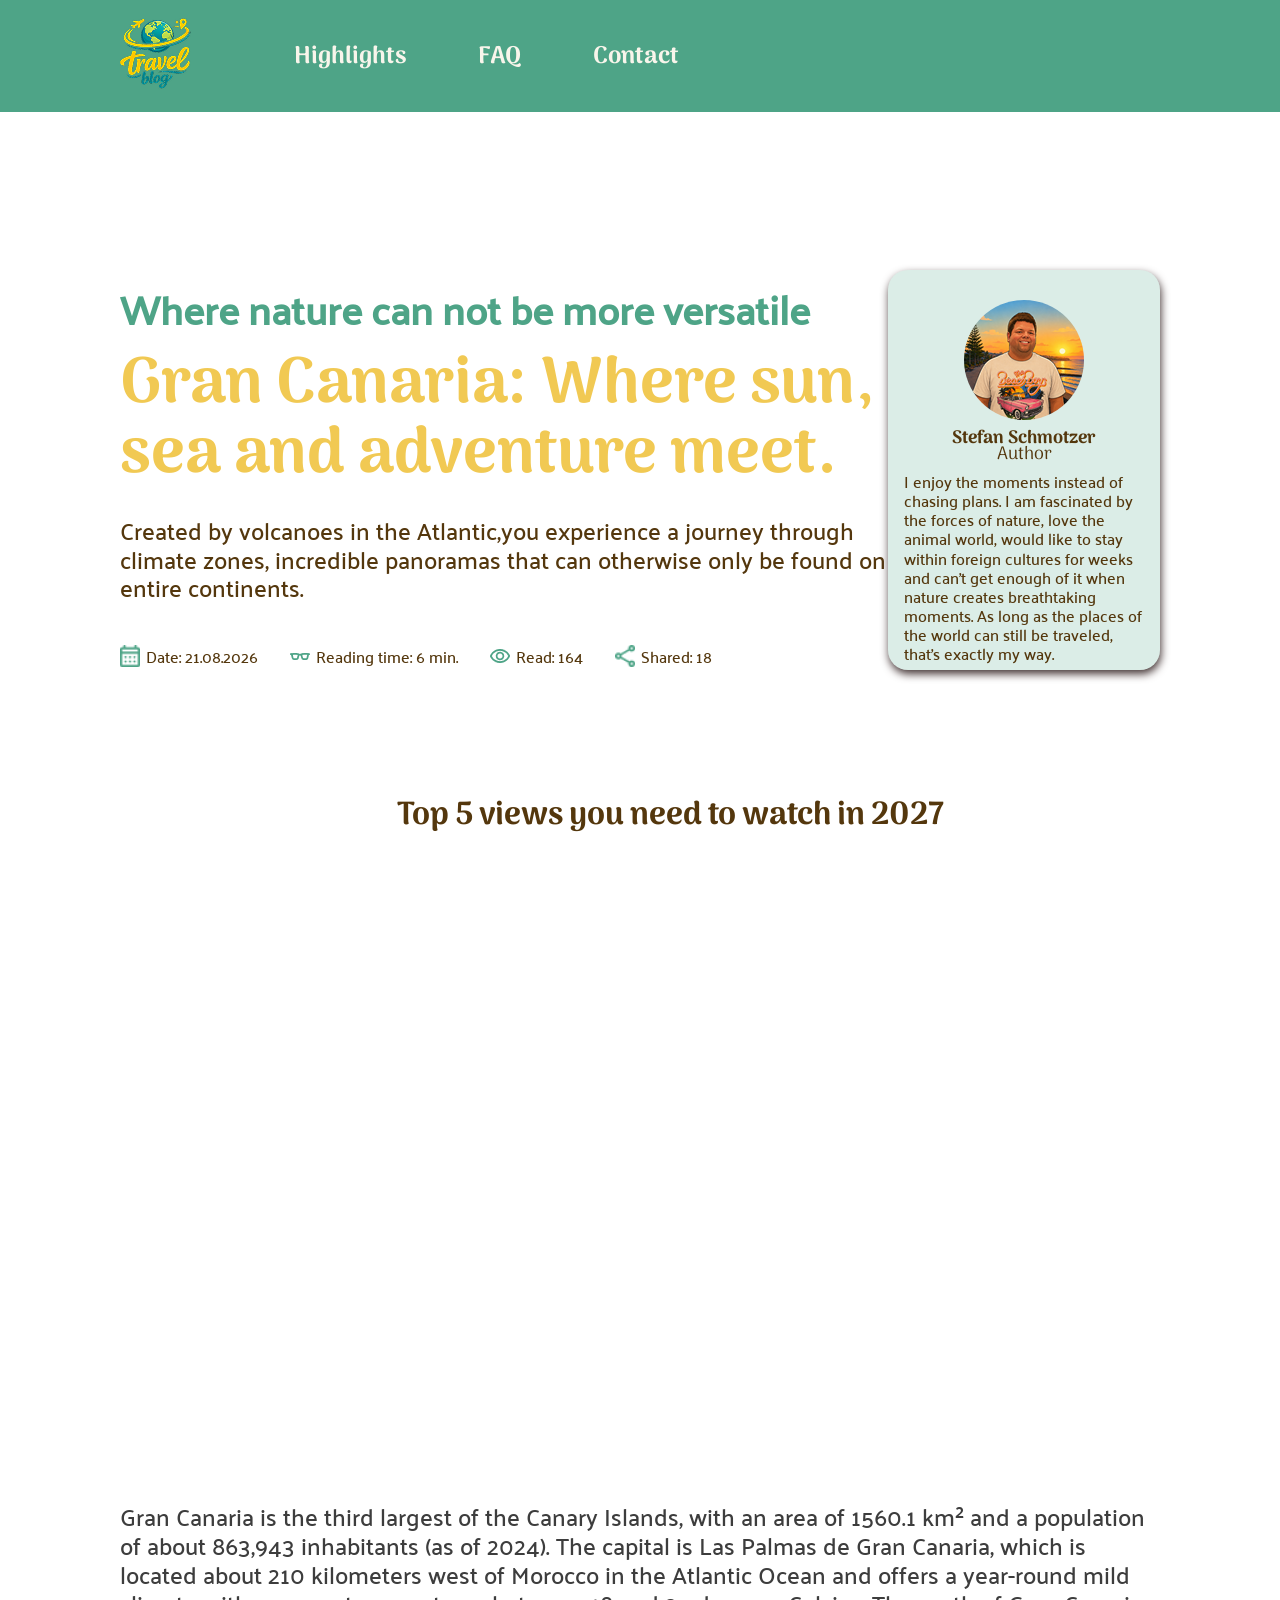
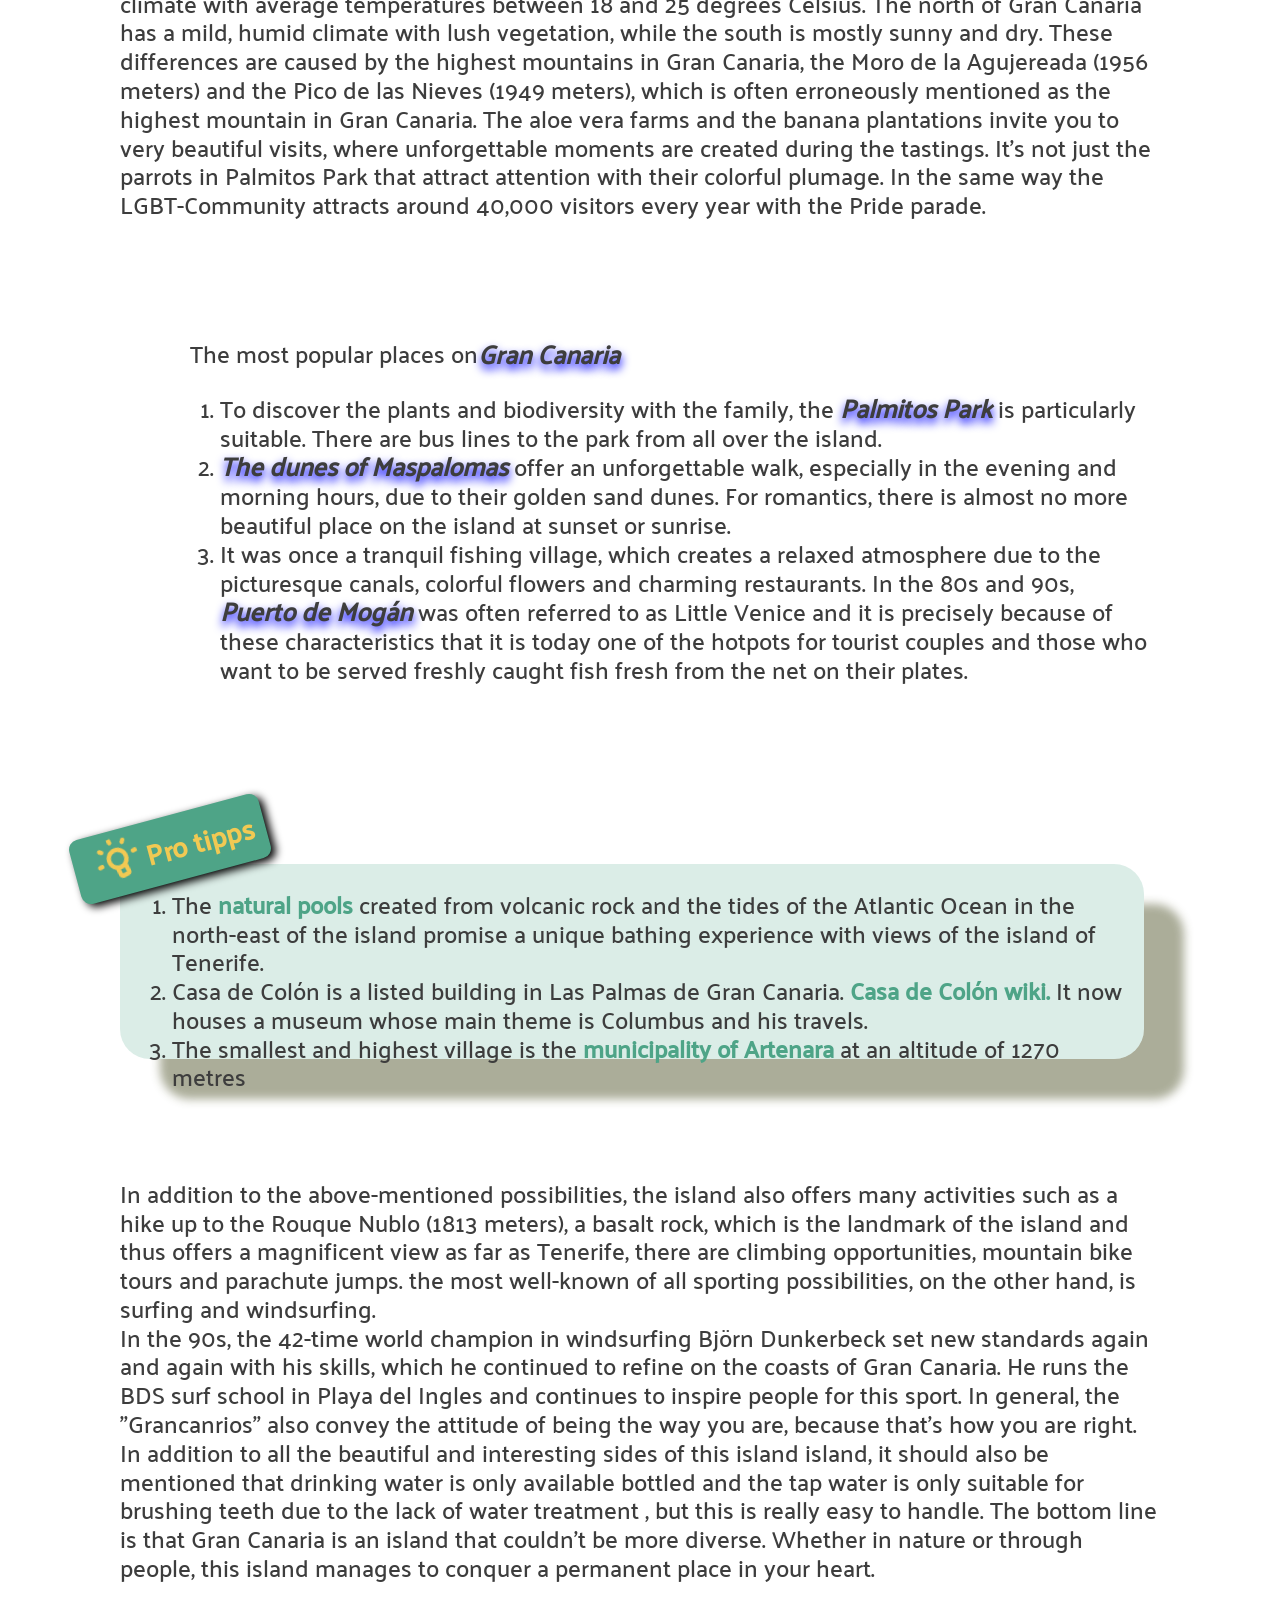
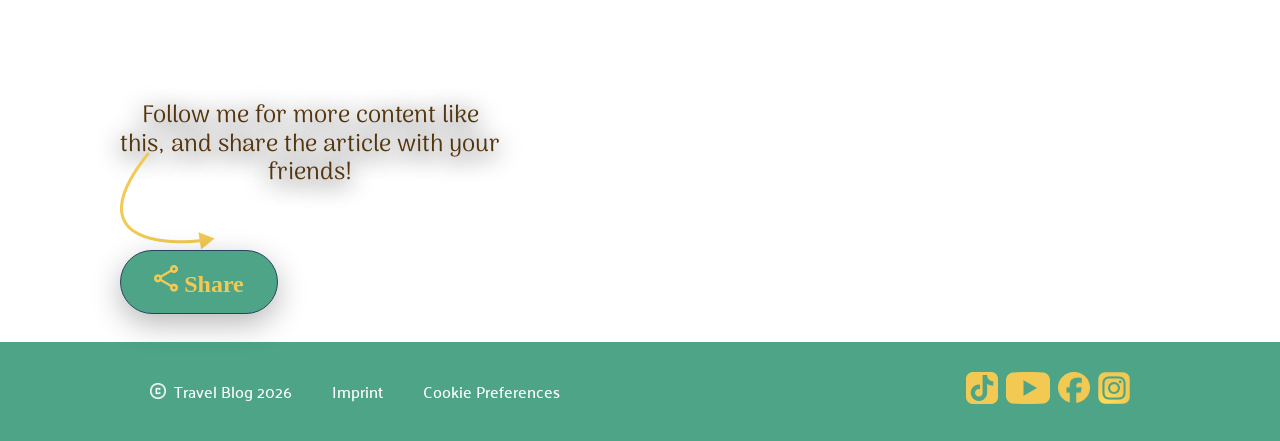
==== canaria.html @ 430320ef "other pictures" ====
<!DOCTYPE html>
<html lang="en">

<head>
    <meta charset="UTF-8">
    <meta name="viewport" content="width=device-width, initial-scale=1.0">
    <title>CANARIA TRAVEL BLOG</title>
    <link rel="icon" type="image/x-icon" href="./assets/icons/travel-icon.png" alt="travel blog icon">
    <link rel="stylesheet" href="canaria.css">
</head>

<body id="blog">
    <header>
        <div class="landing-section">
            <div class="header-section">
                <div class="header-icon">
                    <a href="./index.html" alt="link for the to the frontpage"><img src="assets/icons/travel-icon.png"
                            alt="travel blog icon"></a>
                </div>
                <div class="header-information">
                    <div class="header-text">
                        <a class="header-one" href="#highlight">Highlights</a>
                        <a class="header-two" href="#faq">FAQ</a>
                        <a class="header-three" href="#contact">Contact</a>
                    </div>
                </div>
            </div>
        </div>
    </header>


    <main>
        <div class="article-container">
            <div class="intro-container">
                <div class="article-left">
                    <div class="highlight-section">
                        <div class="highlight-header">
                            <h4>Where nature can not be more versatile</h4>
                            <h1>Gran Canaria: Where sun, sea and adventure meet.</h1>
                        </div>
                        <div class="highlight-text">
                            Created by volcanoes in the Atlantic,you experience a journey through climate zones,
                            incredible
                            panoramas that can otherwise only be found on entire continents.
                        </div>
                    </div>
                    <div class="article-meta">
                        <div class="meta-item">
                            <img src="./assets/icons/calendar.png" alt="Date">
                            <span>Date: 21.08.2026</span>
                        </div>
                        <div class="meta-item">
                            <img src="./assets/icons/eyeglasses.png" alt="Reading time">
                            <span>Reading time: 6 min.</span>
                        </div>
                        <div class="meta-item">
                            <img src="./assets/icons/visibility.png" alt="Read">
                            <span>Read: 164</span>
                        </div>
                        <div class="meta-item">
                            <img src="./assets/icons/share_green.png" alt="Shared">
                            <span>Shared: 18</span>
                        </div>
                    </div>
                </div>
                <div class="author-card">
                    <img class="author-image" src="./assets/images/Stefan3.png" alt="Author">
                    <div class="author-name">
                        Stefan Schmotzer
                    </div>
                    <div class="author-role">
                        Author
                    </div>
                    <p class="author-description">
                        I enjoy the moments instead of chasing plans.
                        I am fascinated by the forces of nature, love the animal world,
                        would like to stay within foreign cultures for weeks and can't get enough of it when nature
                        creates breathtaking moments.
                        As long as the places of the world can still be traveled, that's exactly my way.
                    </p>
                </div>
            </div>
        </div>


        <div class="slider-gallery">
            <h5 class="headline-slider">Top 5 views you need to watch in 2027</h5>
            <section class="section-image">
                    <img class="headline-image-slider" src="./assets/images/canaria-waves.jpg">
                    <img class="headline-image-slider" src="./assets/images/canaria-banana.jpg">
                    <img class="headline-image-slider" src="./assets/images/canaria-dunes.jpg">
                    <img class="headline-image-slider" src="./assets/images/canaria-palmitos.jpg">
                    <img class="headline-image-slider" src="./assets/images/canaria-lavapool.jpg">


            </section>
        </div>

        <div class="center-text">
            <article>Gran Canaria is the third largest of the Canary Islands, with an
                area of 1560.1 km² and
                a population of about 863,943 inhabitants (as of 2024).
                The capital is Las Palmas de Gran Canaria, which is located about 210 kilometers west of
                Morocco in the Atlantic Ocean and offers a year-round mild climate with average temperatures between 18 and 
                25 degrees Celsius. The north of Gran Canaria has a mild,
                humid climate with lush vegetation, while the south is mostly sunny and dry.
                These differences are caused by the highest mountains in Gran Canaria, the Moro de la
                Agujereada (1956 meters) and the Pico de
                las Nieves (1949 meters), which is often erroneously mentioned as the highest mountain in Gran Canaria.
                The aloe vera farms and the banana plantations invite you to very beautiful visits, where unforgettable moments are created during the tastings.
                It's not just the parrots in Palmitos Park that attract attention with
                their colorful plumage.
                In the same way the LGBT-Community attracts around 40,000 visitors every
                year with the Pride parade.
            </article>
        </div>
        <div>
            <a class="center-list-headline">The most popular places on <span class="word-style">Gran
                        Canaria</span></a>
            <ol class="center-list">
                <li>To discover the plants and biodiversity with the family,
                    the <span class="word-style"> Palmitos Park</span> is particularly suitable.
                    There are bus lines to the park from all over the island.
                </li>
                <li><span class="word-style">The dunes of Maspalomas</span> offer an unforgettable walk,
                    especially in the evening and morning hours,
                    due to their golden sand dunes. For romantics, there is almost no more beautiful
                    place on the island at sunset or sunrise.
                </li>
                <li>
                    It was once a tranquil fishing village, which creates a relaxed atmosphere due to
                    the picturesque canals,
                    colorful flowers and charming restaurants. In the 80s and 90s,
                    <span class="word-style">Puerto de Mogán</span> was often referred to as Little
                    Venice and it is precisely because of these characteristics that it is today one of
                    the hotpots
                    for tourist couples and those who want to be served freshly caught fish fresh from
                    the net on their plates.
                </li>
            </ol>
        </div>
        <div>
            <div class="tipps-box">
                <div class="tipps-section">
                    <div class="pro-tipps">
                        <img src="./assets/icons/light-bulb.png" alt="light-bulb">
                        Pro tipps
                    </div>
                    <ol class="list-tipps">
                        <li>The <a href="https://villagrancanaria.com/de/blog/naturschwimmbad-gran-canaria/"
                                target="_blank" alt="link for the most beautiful natural pools of Gran Canaria"> natural
                                pools</a> created from volcanic rock and the tides of the Atlantic Ocean in the
                            north-east
                            of the island promise a unique bathing experience with views of the island of Tenerife.
                        </li>
                        <li>Casa de Colón is a listed building in Las Palmas de Gran Canaria.
                            <a href="https://de.wikipedia.org/wiki/Casa_de_Col%C3%B3n" target="_blank"
                                alt="wikipedia entry from the Casa de Colón"> Casa de Colón wiki.</a> It now houses a
                            museum whose main theme is Columbus and his travels.
                        </li>
                        <li>The smallest and highest village is the
                            <a href="https://www.gran-canaria-virtuell.de/artenara.html" target="_blank"
                                alt="Information page of the municipality of Artenara"> municipality of
                                Artenara</a> at an
                            altitude of 1270 metres
                        </li>
                    </ol>
                </div>
            </div>
        </div>
        <div>
            <article class="last-text">In addition to the above-mentioned possibilities, the island also
                offers many activities such as a
                hike up to the Rouque Nublo (1813 meters), a basalt rock, which is the landmark of the
                island and thus offers a magnificent view
                as far as Tenerife, there are climbing opportunities, mountain bike tours and parachute
                jumps.
                the most well-known of all sporting possibilities, on the other hand, is surfing and
                windsurfing. <br>
                In the 90s, the 42-time world champion in windsurfing Björn Dunkerbeck set new standards
                again and again with his skills,
                which he continued to refine on the coasts of Gran Canaria. He runs the BDS surf school in
                Playa del Ingles and continues
                to inspire people for this sport.
                In general, the "Grancanrios" also convey the attitude of being the way you are, because
                that's how you are right.
                In addition to all the beautiful and interesting sides of this island island, it should also
                be mentioned that drinking water
                is only available bottled and the tap water is only suitable for brushing teeth due to the
                lack of water treatment ,
                but this is really easy to handle. The bottom line is that Gran Canaria is an island that
                couldn't be more diverse.
                Whether in nature or through people,
                this island manages to conquer a permanent place in your heart.
            </article>
        </div>
        <section class="follow-me">
            <p class="follow-me-text">
                <span class="rainbow">Follow me for more content like this, and share the article with your
                    friends!</span>
            </p>
            <div class="follow-me-action">
                <div>
                     <img src="./assets/icons/arrow.png" alt="" class="arrow">
                    <div>
                        <div>
                            <div class="share">
                                 <a class="switch" href="https://example.com"><span>
                                    <img src="./assets/icons/share.png" class="share-icon" src="./assets/icons/share.png"> Share</span>
                                </a>
                            </div>
                        </div>
                    </div>
                </div>
                <div class="share">
                 
                    </div>
            </div>
        </section>
    </main>
    <footer class="footer">
        <div class="footer-container">
            <div class="footer-left">
                <div class="copyright">
                    <img src="./assets/icons/copyright.png" alt="Copyright">
                    <p>Travel Blog 2026</p>
                </div>
                <div>
                    <a href="#">Imprint</a>
                    <a href="#">Cookie Preferences</a>
                </div>
            </div>
            <div class="footer-right">
                <a href="https://www.tiktok.com/" target="_blank">
                    <img src="./assets/icons/tiktok.png" alt="TikTok">
                </a>
                <a href="https://www.youtube.com/" target="_blank">
                    <img src="./assets/icons/youtube.png" alt="Youtube">
                </a>
                <a href="https://www.facebook.com/" target="_blank">
                    <img src="./assets/icons/facebook.png" alt="Facebook">
                </a>
                <a href="https://www.instagram.com/" target="_blank">
                    <img src="./assets/icons/instagram.png" alt="Instagram">
                </a>
            </div>
        </div>
    </footer>
</body>

</html>
---- canaria.css ----
/* arima-700 - latin */
@font-face {
    font-display: swap;
    /* Check https://developer.mozilla.org/en-US/docs/Web/CSS/@font-face/font-display for other options. */
    font-family: 'Arima';
    font-style: normal;
    font-weight: 700;
    src: url('./assets/fonts/arima-v7-latin-700.woff2') format('woff2');
    /* Chrome 36+, Opera 23+, Firefox 39+, Safari 12+, iOS 10+ */
}

/* palanquin-500 - latin */
@font-face {
    font-display: swap;
    /* Check https://developer.mozilla.org/en-US/docs/Web/CSS/@font-face/font-display for other options. */
    font-family: 'Palanquin';
    font-style: normal;
    font-weight: 500;
    src: url('./assets/fonts/palanquin-v17-latin-500.woff2') format('woff2');
    /* Chrome 36+, Opera 23+, Firefox 39+, Safari 12+, iOS 10+ */
}

@font-face {
    font-display: swap;
    /* Check https://developer.mozilla.org/en-US/docs/Web/CSS/@font-face/font-display for other options. */
    font-family: 'Arima';
    font-style: normal;
    font-weight: 400;
    src: url('./assets/fonts/arima-v7-latin-regular.woff2') format('woff2');
    /* Chrome 36+, Opera 23+, Firefox 39+, Safari 12+, iOS 10+ */
}


* {
    margin: 0;
    box-sizing: border-box;
    scroll-behavior: smooth;
    text-decoration: none;
}

html {
    font-size: 16px;
}

.header-section {
    height: 112px;
    padding-left: 120px;
    padding-right: 120px;
    display: flex;
    align-items: center;
    background-color: #4EA487;
    gap: 102px;
}

.header-icon {
    width: 72px;
}

.header-text {
    display: flex;
    gap: 72px
}

.header-text>a {
    color: #F8F5EB;
    font-size: 1.5rem;
    font-family: 'Arima';
    font-style: normal;
    font-weight: 700;
}

.highlight-section {
    display: flex;
    justify-content: center;
    flex-direction: column;
    gap: 24px;
    padding-top: 120px;
}

.highlight-header {
    display: flex;
    gap: 8px;
}

.highlight-header>img {
    height: 48px;
}

h4 {
    font-family: 'Palanquin';
    font-size: 2.5rem;
    color: #4EA487;
}

h1 {
    font-family: 'Arima';
    font-size: 4rem;
    font-style: normal;
    color: #F1C953;
    line-height: 110%;
}


.article-container {
    width: 100%;
    padding: 120px;
    padding-bottom: 0px;
}

.intro-container {
    display: flex;
}


.highlight-section {
    display: flex;
    flex-direction: column;
    gap: 24px;
    padding-left: 120px;
    align-items: flex-start;
    padding: 40px 0;
}

.highlight-header {
    display: flex;
    flex-direction: column;
    align-items: flex-start;
    gap: 8px;
    text-align: left;
}

.highlight-header>h3 {
    font-family: 'Palanquin';
    font-size: 2rem;
    font-weight: 600;
    color: #4EA487;
    ;
}



.highlight-text {
    font-family: 'Palanquin';
    font-size: 1.5rem;
    font-weight: 500;
    line-height: 1.2;
    color: #54370D;
    text-align: left;
}

.article-meta {
    display: flex;
    align-items: center;
    gap: 32px;
}

.meta-item {
    display: flex;
    align-items: center;
    gap: 6px
}

.meta-item img {
    width: 20px;
    height: auto;
}

.meta-item span {
    font-family: 'Palanquin';
    font-size: 16px;
    font-weight: 400;
    color: rgba(84, 55, 13, 1);
}

.article-content {
    max-width: 1200px;
    margin: 32px auto 0;
    font-family: 'Palanquin';
    font-size: 24px;
    font-weight: 400;
    line-height: 120%;
    color: #3d3d3d;
}

.article-content p {
    font-family: 'Palanquin';
    font-size: 24px;
    font-weight: 400;
    line-height: 120%;
    color: rgba(61, 61, 61, 1);
    max-width: 1200px;
    margin: 0 auto;
}


.author-card {
    width: 272px;
    height: 400px;
    padding: 30px;
    border-radius: 20px;
    background-color: #4ea48733;
    display: flex;
    flex-direction: column;
    align-items: center;
    align-self: end;
    gap: 8px;
    box-shadow: 1px 4px 8px #443535;
}

.author-image {
    width: 120px;
    height: 120px;
    border-radius: 50%;
    object-fit: cover;

}

.author-name {
    font-family: 'Arima';
    font-size: 18px;
    font-weight: 700;
    line-height: 120%;
    color: rgba(84, 55, 13, 1);
    text-align: center;
    margin-bottom: -12px;

}

.author-role {
    font-family: 'Arima';
    font-style: normal;
    font-weight: 400;
    font-size: 1.125rem;
    line-height: 100%;
    color: #54370d;
    text-align: center;

}

.author-description {
    width: 240px;
    height: 171px;
    margin: 0;
    font-family: 'Palanquin';
    font-size: 16px;
    font-weight: 400;
    line-height: 120%;
    color: #54370d;
    letter-spacing: 0;
    text-align: left;
}




.slider-gallery {

    padding: 120px;
}

.section-image {
    display: flex;
    align-items: center;
    justify-content: center;
    padding: 120px;
}

.headline-slider {
    display: flex;
    align-items: center;
    justify-content: center;
    width: 100%;
    font-family: 'Arima';
    font-size: 2rem;
    font-weight: 600;
    font-style: semi-bold;
    color: #54370D;
    width: 1100px;
}

.headline-image-slider {
    z-index: 1;
    border-radius: 20px;
    width: 200px;
    height: 300px;
    box-shadow: 0px 4px 10px #08080870,
        0px 14px 11px #050505a4,
        0px 32px 24px #000000da;
    object-fit: cover;
    transform: perspective(350px) rotateY(20deg) translateX(-10px);
    transform-origin: 50% 50%;
    filter: brightness(20%);

    transition: all 0.75s ease-in-out;
}

.headline-image-slider:hover {
    z-index: 2;
    filter: brightness(110%);
    transform: perspective(450px) rotateY(0) translate(0) scaleX(1.5) scaleY(1.5);
}

.headline-image-slider:hover~.headline-image-slider {
    z-index: 1;
    filter: brightness(20%);
    transform: perspective(350px) rotateY(-20deg) translateX(10px);

}

.center-text {
    display: flex;
    justify-content: flex-start;
    align-items: center;
    flex-direction: column;
    width: 100%;
    padding: 120px;
    padding-top: 0px;
    font-family: 'Palanquin';
    font-size: 1.5rem;
    line-height: 120%;
    color: #3d3d3d;

}



.word-style {
    color: #3d3d3d;
    font-style: italic;
    font-weight: bold;
    font-size: 1.6rem;
    text-shadow: 0px 5px 10px #0000ff;
}

.center-list-headline {
    display: flex;
    justify-content: flex-start;
    align-items: flex-start;
    width: 100%;
    padding-left: 190px;
    padding-bottom: 25px;
    font-family: 'Palanquin';
    font-size: 1.5rem;
    line-height: 120%;
    color: #3d3d3d;
}

.center-list {
    display: flex;
    justify-content: flex-start;
    align-items: flex-start;
    flex-direction: column;
    width: 90%;
    padding-left: 220px;
    font-family: 'Palanquin';
    font-size: 1.5rem;
    line-height: 120%;
    color: #3d3d3d;
}


.tipps-box {
    width: 100%;
    padding-top: 180px;

}

.tipps-section {
    width: 80%;
    height: 195px;
    margin-left: 120px;
    position: relative;
}

.list-tipps {
    width: 100%;
    height: 195px;
    box-sizing: border-box;
    font-family: 'Palanquin';
    font-size: 24px;
    font-weight: 400;
    line-height: 120%;
    color: rgba(61, 61, 61, 1);
    background-color: rgba(78, 164, 135, 0.2);
    margin: 0;
    padding: 26px 16px 24px 52px;
    border-radius: 30px;
    box-shadow: 40px 40px 10px #4b502477;
    position: relative;
    z-index: 1;

}


.pro-tipps {
    display: flex;
    align-items: center;
    justify-content: center;
    width: 195.92px;
    height: 66px;
    font-family: 'Palanquin';
    font-size: 28px;
    font-weight: 700;
    line-height: 120%;
    color: #F1C953;
    background-color: #4EA487;
    box-shadow: 4px 4px 8px #000000;
    border-radius: 10px;
    position: absolute;
    top: -48px;
    left: -48px;
    transform: rotate(-15deg);
    z-index: 2;
}


.list-tipps a {
    color: rgba(78, 164, 135, 1);
    font-family: 'Palanquin';
    font-size: 24px;
    font-weight: 700;
    font-style: normal;
    line-height: 120%;
    letter-spacing: 0;
    text-decoration: none;
}

.last-text {
    display: flex;
    justify-content: flex;
    align-items: center;
    flex-direction: column;
    width: 100%;
    padding: 120px;
    font-family: 'Palanquin';
    font-size: 1.5rem;
    line-height: 120%;
    color: #3d3d3d;
}

.follow-me {
    display: flex;
    justify-self: center;
    width: 500px;
    height: 154px;
    padding-bottom: 240px;
    padding-left: 120px;
}

.follow-me-text {
    display: flex;
    justify-self: center;
    width: 100%;
    font-family: "Arima";
    font-size: 24px;
    font-weight: 500;
    line-height: 120%;
    text-align: center;
    color: #54350d;
}

.rainbow {
    text-shadow: 0px 5px 25px #000000;
    animation: 1s infinite rainbow;
}

@keyframes ainbow {
    0% {
        color: #ff0000;
    }

    25% {
        color: #a7b300;
    }

    50% {
        color: #008000;
    }

    75% {
        color: #0000ff;
    }

    100% {
        color: #ac00ac;
    }
}

.follow-me-action {
    display: flex;
    position: absolute;
    width: 100%;
    height: 96px;
}

.arrow {
    display: flex;
    padding-top: 50px;
}

.switch {
    display: inline-flex;
    align-items: center;
    justify-content: center;
    gap: 10px;
    position: relative;
    overflow: hidden;
    text-decoration: none;
    width: 158px;
    min-height: 48px;
    padding: 14px 26px;
    font-size: 24px;
    font-weight: 700;
    line-height: 1.2;
    border: 1px solid #29445f;
    border-radius: 48px;
    background: #4ea487;
    color: #f1c953;
    box-shadow: 0 10px 30px rgba(0, 0, 0, .28), 0 0 0px #39d7ff;
    text-transform: none;
    transition: all 260ms ease;
}

.switch:hover {
    background: #07412d;
    color: #f1c953;
}

.switch .share-icon {
    display: inline-block;
    line-height: 1;
    transition: all 260ms ease;
}



.footer {
    background-color: #4EA487;
    width: 100%;
    padding: 30px;
    margin-top: auto;
    font-family: 'Palanquin';
    font-weight: 400;
}

.footer-container {
    background-color: #4EA487;
    width: 100%;
    padding-left: 120px;
    padding-right: 120px;
    display: flex;
    justify-content: space-between;
    align-items: center;
}

.footer p {
    color: #FFFFFF;
}

.footer a {
    color: #FFFFFF;
    font-family: 'Palanquin';
    font-weight: 400;
}

.footer-left {
    display: flex;
    align-items: center;
    gap: 40px;
}

.copyright {
    display: flex;
    align-items: center;
    gap: 8px;
}

.copyright img {
    width: 16px;
    height: 16px;
}

.copyright p {
    margin: 0;
}

.footer-left p {
    margin: 0;
}

.footer-left>div:last-child {
    display: flex;
    gap: 40px;
}

.footer-right {
    display: flex;
    align-items: center;
    gap: 8px;
}

.footer-right img {
    width: 32px;
    height: 32px;
}

.footer-right img[alt="Youtube"] {
    width: 44px;
}
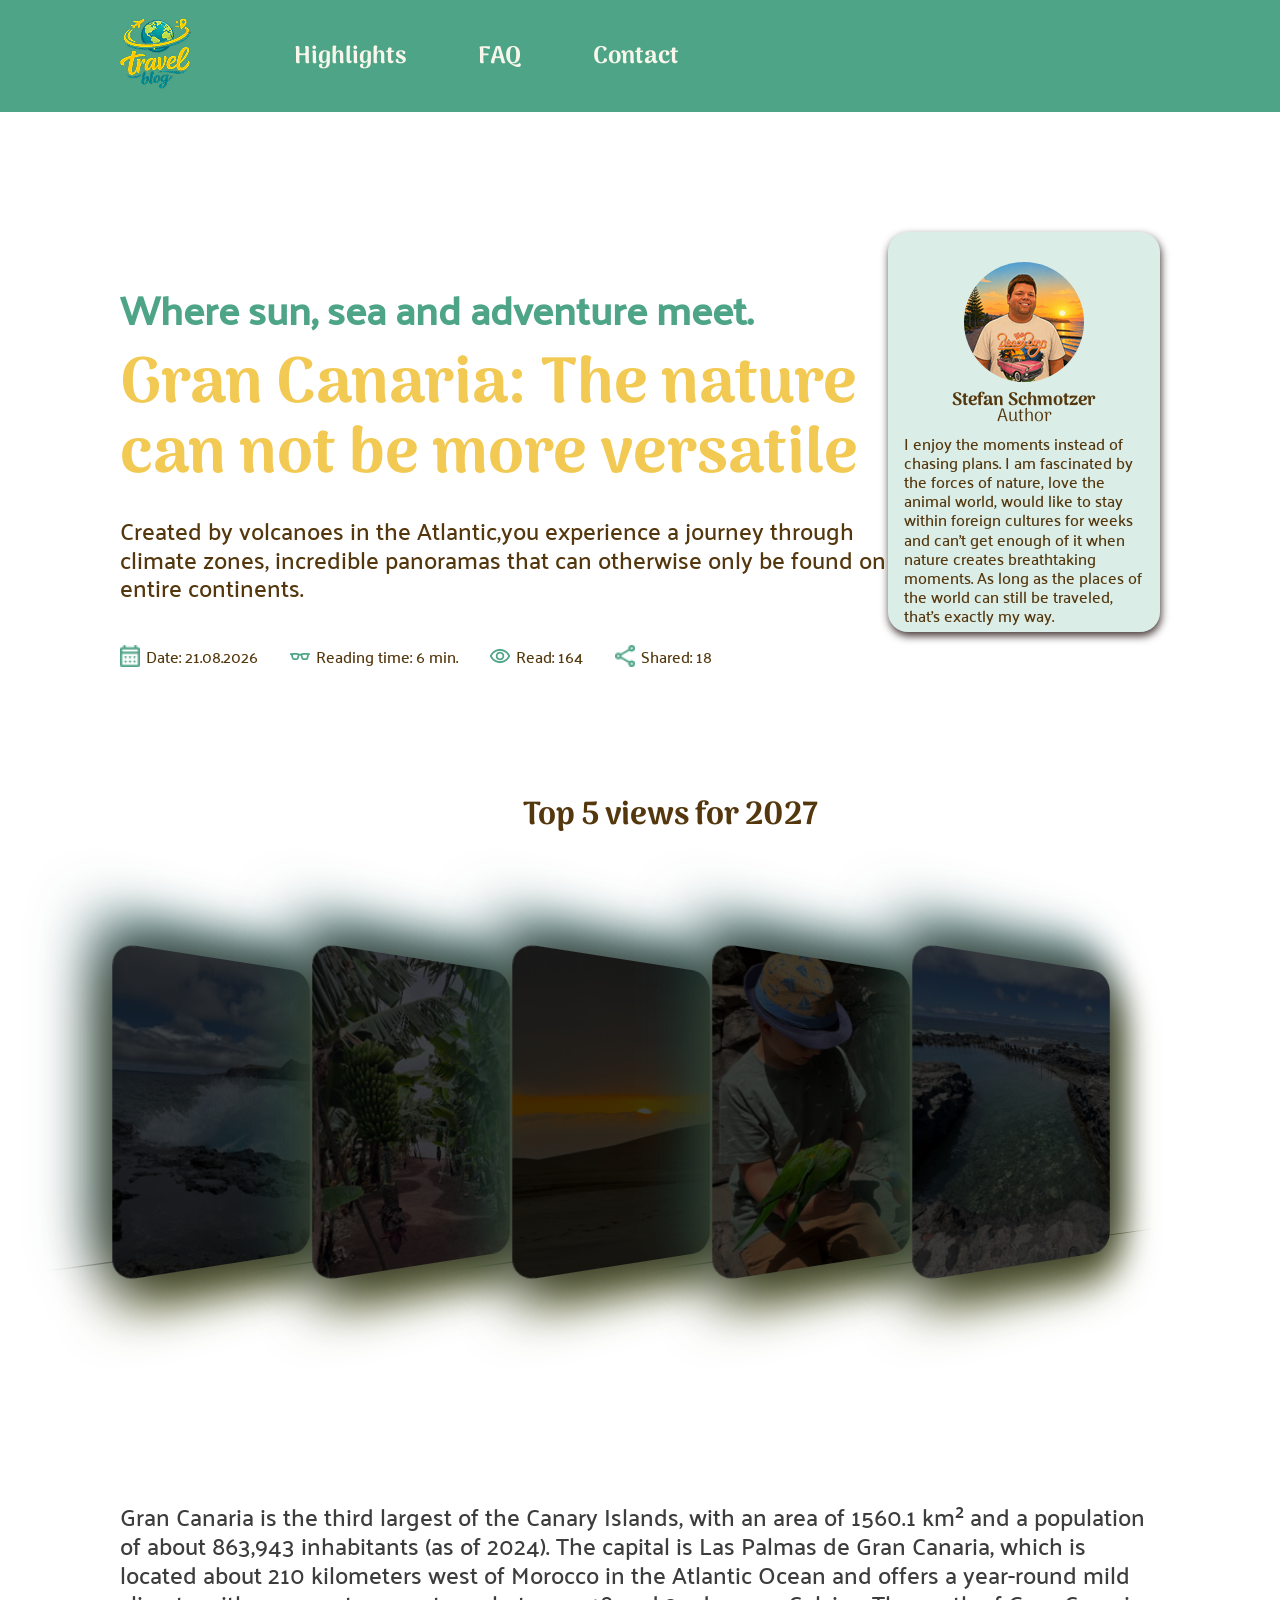
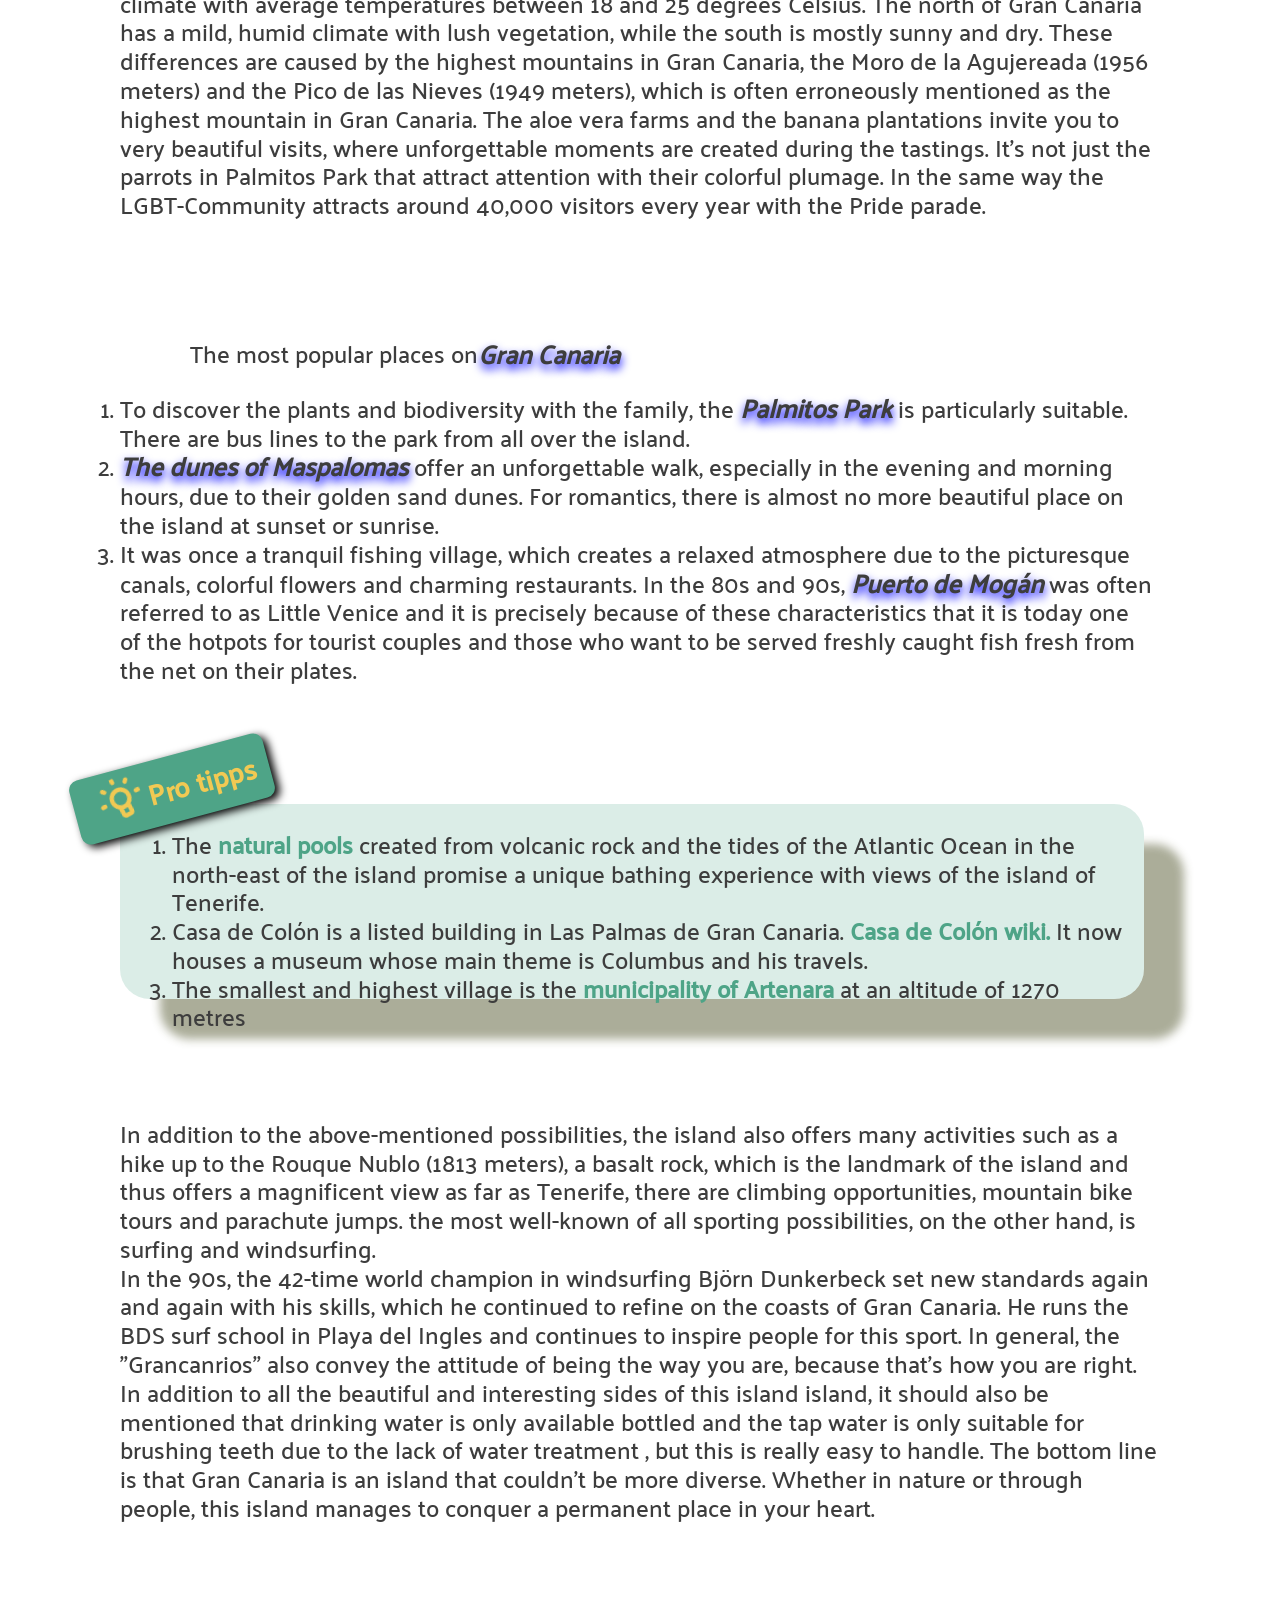
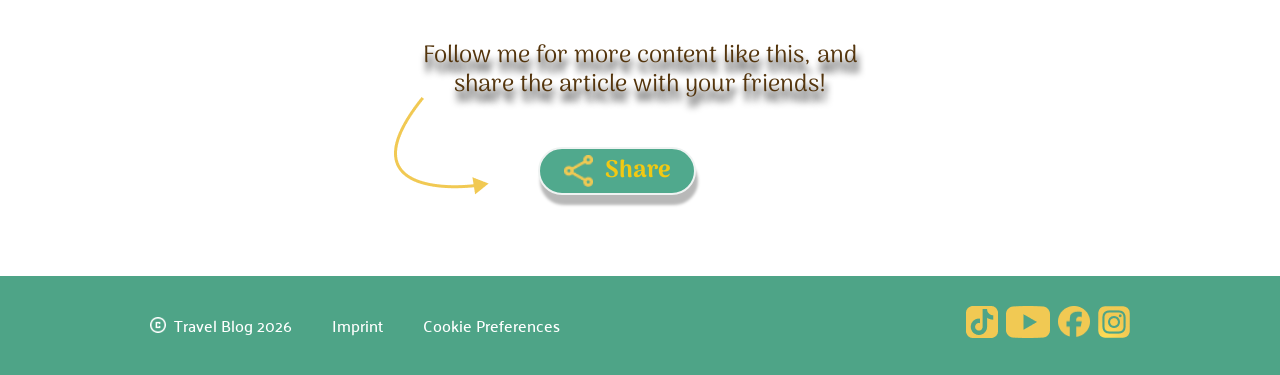
==== commit 74d2bcf8: "canaria start responsive" ====
--- a/canaria.html
+++ b/canaria.html
@@ -35,8 +35,8 @@
                 <div class="article-left">
                     <div class="highlight-section">
                         <div class="highlight-header">
-                            <h4>Where nature can not be more versatile</h4>
-                            <h1>Gran Canaria: Where sun, sea and adventure meet.</h1>
+                            <h4>Where sun, sea and adventure meet.</h4>
+                            <h1>Gran Canaria: The nature can not be more versatile</h1>
                         </div>
                         <div class="highlight-text">
                             Created by volcanoes in the Atlantic,you experience a journey through climate zones,
@@ -63,34 +63,41 @@
                         </div>
                     </div>
                 </div>
-                <div class="author-card">
-                    <img class="author-image" src="./assets/images/Stefan3.png" alt="Author">
-                    <div class="author-name">
-                        Stefan Schmotzer
-                    </div>
-                    <div class="author-role">
-                        Author
-                    </div>
-                    <p class="author-description">
-                        I enjoy the moments instead of chasing plans.
-                        I am fascinated by the forces of nature, love the animal world,
-                        would like to stay within foreign cultures for weeks and can't get enough of it when nature
-                        creates breathtaking moments.
-                        As long as the places of the world can still be traveled, that's exactly my way.
-                    </p>
+                <div class="author-card-mobile">
+                    <div class="author-card">
+                        <img class="author-image" src="./assets/images/Stefan3.png" alt="Author">
+                        <div class="author-name">
+                            Stefan Schmotzer
+                        </div>
+                        <div class="author-role">
+                            Author
+                        </div>
+                        <p class="author-description">
+                            I enjoy the moments instead of chasing plans.
+                            I am fascinated by the forces of nature, love the animal world,
+                            would like to stay within foreign cultures for weeks and can't get enough of it when nature
+                            creates breathtaking moments.
+                            As long as the places of the world can still be traveled, that's exactly my way.
+                        </p>
+                    </div>
                 </div>
             </div>
         </div>
 
 
         <div class="slider-gallery">
-            <h5 class="headline-slider">Top 5 views you need to watch in 2027</h5>
+            <h5 class="headline-slider">Top 5 views for 2027</h5>
             <section class="section-image">
-                    <img class="headline-image-slider" src="./assets/images/canaria-waves.jpg">
-                    <img class="headline-image-slider" src="./assets/images/canaria-banana.jpg">
-                    <img class="headline-image-slider" src="./assets/images/canaria-dunes.jpg">
-                    <img class="headline-image-slider" src="./assets/images/canaria-palmitos.jpg">
-                    <img class="headline-image-slider" src="./assets/images/canaria-lavapool.jpg">
+                <img class="headline-image-slider" src="./assets/images/canaria-waves.jpg"
+                    alt="Waves crash into lava rocks at the lava pools in Gran Canaria">
+                <img class="headline-image-slider" src="./assets/images/canaria-banana.jpg"
+                    alt="between banana palms on a banana plantation in Gran Canaria">
+                <img class="headline-image-slider" src="./assets/images/canaria-dunes.jpg"
+                    alt="Sunrise in the dunes of Maspalomas">
+                <img class="headline-image-slider" src="./assets/images/canaria-palmitos.jpg"
+                    alt="Boy sitting on a stone bench in Palmitos Park and feeding the parrots sitting on him">
+                <img class="headline-image-slider" src="./assets/images/canaria-lavapool.jpg"
+                    alt="great view of a lava pool from Las Salinas de Agaete and in the background is the Atlantic Ocean">
 
 
             </section>
@@ -101,13 +108,15 @@
                 area of 1560.1 km² and
                 a population of about 863,943 inhabitants (as of 2024).
                 The capital is Las Palmas de Gran Canaria, which is located about 210 kilometers west of
-                Morocco in the Atlantic Ocean and offers a year-round mild climate with average temperatures between 18 and 
+                Morocco in the Atlantic Ocean and offers a year-round mild climate with average temperatures between 18
+                and
                 25 degrees Celsius. The north of Gran Canaria has a mild,
                 humid climate with lush vegetation, while the south is mostly sunny and dry.
                 These differences are caused by the highest mountains in Gran Canaria, the Moro de la
                 Agujereada (1956 meters) and the Pico de
                 las Nieves (1949 meters), which is often erroneously mentioned as the highest mountain in Gran Canaria.
-                The aloe vera farms and the banana plantations invite you to very beautiful visits, where unforgettable moments are created during the tastings.
+                The aloe vera farms and the banana plantations invite you to very beautiful visits, where unforgettable
+                moments are created during the tastings.
                 It's not just the parrots in Palmitos Park that attract attention with
                 their colorful plumage.
                 In the same way the LGBT-Community attracts around 40,000 visitors every
@@ -116,7 +125,7 @@
         </div>
         <div>
             <a class="center-list-headline">The most popular places on <span class="word-style">Gran
-                        Canaria</span></a>
+                    Canaria</span></a>
             <ol class="center-list">
                 <li>To discover the plants and biodiversity with the family,
                     the <span class="word-style"> Palmitos Park</span> is particularly suitable.
@@ -139,34 +148,32 @@
                 </li>
             </ol>
         </div>
-        <div>
-            <div class="tipps-box">
-                <div class="tipps-section">
-                    <div class="pro-tipps">
-                        <img src="./assets/icons/light-bulb.png" alt="light-bulb">
-                        Pro tipps
-                    </div>
-                    <ol class="list-tipps">
-                        <li>The <a href="https://villagrancanaria.com/de/blog/naturschwimmbad-gran-canaria/"
-                                target="_blank" alt="link for the most beautiful natural pools of Gran Canaria"> natural
-                                pools</a> created from volcanic rock and the tides of the Atlantic Ocean in the
-                            north-east
-                            of the island promise a unique bathing experience with views of the island of Tenerife.
-                        </li>
-                        <li>Casa de Colón is a listed building in Las Palmas de Gran Canaria.
-                            <a href="https://de.wikipedia.org/wiki/Casa_de_Col%C3%B3n" target="_blank"
-                                alt="wikipedia entry from the Casa de Colón"> Casa de Colón wiki.</a> It now houses a
-                            museum whose main theme is Columbus and his travels.
-                        </li>
-                        <li>The smallest and highest village is the
-                            <a href="https://www.gran-canaria-virtuell.de/artenara.html" target="_blank"
-                                alt="Information page of the municipality of Artenara"> municipality of
-                                Artenara</a> at an
-                            altitude of 1270 metres
-                        </li>
-                    </ol>
-                </div>
-            </div>
+        <div class="tipps-section">
+            <div class="pro-tipps">
+                <img src="./assets/icons/light-bulb.png" alt="light-bulb">
+                Pro tipps
+            </div>
+            <ol class="list-tipps">
+                <li>The <a href="https://villagrancanaria.com/de/blog/naturschwimmbad-gran-canaria/" target="_blank"
+                        alt="link for the most beautiful natural pools of Gran Canaria"> natural
+                        pools</a> created from volcanic rock and the tides of the Atlantic Ocean in the
+                    north-east
+                    of the island promise a unique bathing experience with views of the island of Tenerife.
+                </li>
+                <li>Casa de Colón is a listed building in Las Palmas de Gran Canaria.
+                    <a href="https://de.wikipedia.org/wiki/Casa_de_Col%C3%B3n" target="_blank"
+                        alt="wikipedia entry from the Casa de Colón"> Casa de Colón wiki.</a> It now houses a
+                    museum whose main theme is Columbus and his travels.
+                </li>
+                <li>The smallest and highest village is the
+                    <a href="https://www.gran-canaria-virtuell.de/artenara.html" target="_blank"
+                        alt="Information page of the municipality of Artenara"> municipality of
+                        Artenara</a> at an
+                    altitude of 1270 metres
+                </li>
+            </ol>
+        </div>
+        </div>
         </div>
         <div>
             <article class="last-text">In addition to the above-mentioned possibilities, the island also
@@ -194,29 +201,32 @@
                 this island manages to conquer a permanent place in your heart.
             </article>
         </div>
+
+
+
         <section class="follow-me">
-            <p class="follow-me-text">
-                <span class="rainbow">Follow me for more content like this, and share the article with your
-                    friends!</span>
-            </p>
+            <a class="follow-me-text">
+                Follow me for more content like this, and share the article with your friends!
+            </a>
             <div class="follow-me-action">
-                <div>
-                     <img src="./assets/icons/arrow.png" alt="" class="arrow">
-                    <div>
-                        <div>
-                            <div class="share">
-                                 <a class="switch" href="https://example.com"><span>
-                                    <img src="./assets/icons/share.png" class="share-icon" src="./assets/icons/share.png"> Share</span>
-                                </a>
-                            </div>
-                        </div>
-                    </div>
-                </div>
-                <div class="share">
-                 
-                    </div>
-            </div>
+                <img src="./assets/icons/arrow.png" alt="" class="arrow">
+                <path stroke="#f1c913" stroke-width="3"></path>
+
+                <button class="share-icon" type="button">
+                    <img src="./assets/icons/share.png" alt="share" class="share-icon">
+                    <span>Share</span>
+
+                </button>
+
+
+            </div>
+
         </section>
+
+
+
+
+
     </main>
     <footer class="footer">
         <div class="footer-container">
@@ -225,7 +235,7 @@
                     <img src="./assets/icons/copyright.png" alt="Copyright">
                     <p>Travel Blog 2026</p>
                 </div>
-                <div>
+                <div class="footer-left-cookie">
                     <a href="#">Imprint</a>
                     <a href="#">Cookie Preferences</a>
                 </div>
--- a/canaria.css
+++ b/canaria.css
@@ -67,6 +67,53 @@
     font-family: 'Arima';
     font-style: normal;
     font-weight: 700;
+    position: relative;
+}
+
+.header-one::after {
+    content: url(assets/icons/higlight-underline.png);
+    position: absolute;
+    bottom: -11px;
+    left: 52%;
+    transform: translateX(-50%);
+    opacity: 0;
+    transition: opacity 0.3s ease
+}
+
+.header-text .header-one:hover::after {
+    opacity: 1;
+}
+
+.header-two::after {
+    content: url(assets/icons/faq-underline.png);
+    position: absolute;
+    bottom: -8px;
+    left: 54%;
+    transform: translateX(-50%);
+    opacity: 0;
+    transition: opacity 0.3s ease
+}
+
+.header-two:hover::after {
+    opacity: 1;
+}
+
+.header-three::after {
+    content: url(assets/icons/contact-underline.png);
+    position: absolute;
+    bottom: -8px;
+    left: 48%;
+    transform: translateX(-50%);
+    opacity: 0;
+    transition: opacity 0.3s ease
+}
+
+.header-three:hover::after {
+    opacity: 1;
+}
+
+.header-text a:visited {
+    color: #F1C953;
 }
 
 .highlight-section {
@@ -283,27 +330,27 @@
     border-radius: 20px;
     width: 200px;
     height: 300px;
-    box-shadow: 0px 4px 10px #08080870,
-        0px 14px 11px #050505a4,
-        0px 32px 24px #000000da;
+    box-shadow: 0px 0px 50px #FFFFFF,
+        10px 24px 50px #e3fc01fd,
+        -10px -24px 50px #00f7ffbe;
     object-fit: cover;
-    transform: perspective(350px) rotateY(20deg) translateX(-10px);
+    transform: perspective(350px) rotateY(20deg) translateX(-20px);
     transform-origin: 50% 50%;
-    filter: brightness(20%);
-
-    transition: all 0.75s ease-in-out;
+    filter: brightness(25%);
+
+    transition: all 1s ease-in-out;
 }
 
 .headline-image-slider:hover {
     z-index: 2;
-    filter: brightness(110%);
+    filter: brightness(130%);
     transform: perspective(450px) rotateY(0) translate(0) scaleX(1.5) scaleY(1.5);
 }
 
 .headline-image-slider:hover~.headline-image-slider {
     z-index: 1;
-    filter: brightness(20%);
-    transform: perspective(350px) rotateY(-20deg) translateX(10px);
+    filter: brightness(25%);
+    transform: perspective(350px) rotateY(-20deg) translateX(20px);
 
 }
 
@@ -351,19 +398,14 @@
     align-items: flex-start;
     flex-direction: column;
     width: 90%;
-    padding-left: 220px;
+    padding-left: 120px;
+    padding-bottom: 120px;
     font-family: 'Palanquin';
     font-size: 1.5rem;
     line-height: 120%;
     color: #3d3d3d;
 }
 
-
-.tipps-box {
-    width: 100%;
-    padding-top: 180px;
-
-}
 
 .tipps-section {
     width: 80%;
@@ -396,10 +438,10 @@
     display: flex;
     align-items: center;
     justify-content: center;
-    width: 195.92px;
+    width: 200px;
     height: 66px;
     font-family: 'Palanquin';
-    font-size: 28px;
+    font-size: 1.75rem;
     font-weight: 700;
     line-height: 120%;
     color: #F1C953;
@@ -427,7 +469,6 @@
 
 .last-text {
     display: flex;
-    justify-content: flex;
     align-items: center;
     flex-direction: column;
     width: 100%;
@@ -439,97 +480,84 @@
 }
 
 .follow-me {
-    display: flex;
-    justify-self: center;
-    width: 500px;
+    Display: flex;
+    flex-direction: column;
+    width: 493px;
     height: 154px;
-    padding-bottom: 240px;
-    padding-left: 120px;
+    margin: 120px auto 80px;
+    margin-top: 0px;
+    position: relative;
 }
 
 .follow-me-text {
     display: flex;
-    justify-self: center;
+    width: 463px;
+    margin: 0 auto;
+    font-family: "Arima", cursive;
+    font-size: 1.5rem;
+    font-weight: 500;
+    line-height: 120%;
+    text-shadow: 2px 10px 7.5px #000000;
+    text-align: center;
+    color: #54350d;
+}
+
+.follow-me-action {
+    position: relative;
     width: 100%;
+    height: 96px;
+    margin-top: 48px;
+}
+
+.arrow {
+    display: flex;
+    padding-top: 0;
+    transform: translateY(-50px);
+}
+
+
+
+
+
+button.share-icon {
+    position: absolute;
+    width: 158px;
+    height: 48px;
+    left: 144px;
+    top: 0;
+    border: 2px solid #eff3f2;
+    border-radius: 48px;
+    border-radius: 40px;
+    background-color: #50a98d;
+    box-shadow: 2px 10px 3px rgba(0, 0, 0, .28), 0 0 0px #39d7ff;
+    display: flex;
+    align-items: center;
+    justify-content: center;
+    gap: 10px;
+    cursor: pointer;
+    transition: all 260ms ease;
+}
+
+button.share-icon:hover {
+    background: #50a98d;
+    box-shadow: 2px 10px 3px rgba(0, 0, 0, 0.678), 0 0 0px #39d7ff;
+    transition: all 260ms ease;
+}
+
+button.share-icon img {
+    width: 32px;
+    height: 32px;
+    object-fit: contain;
+}
+
+
+button.share-icon span {
     font-family: "Arima";
     font-size: 24px;
-    font-weight: 500;
-    line-height: 120%;
-    text-align: center;
-    color: #54350d;
-}
-
-.rainbow {
-    text-shadow: 0px 5px 25px #000000;
-    animation: 1s infinite rainbow;
-}
-
-@keyframes ainbow {
-    0% {
-        color: #ff0000;
-    }
-
-    25% {
-        color: #a7b300;
-    }
-
-    50% {
-        color: #008000;
-    }
-
-    75% {
-        color: #0000ff;
-    }
-
-    100% {
-        color: #ac00ac;
-    }
-}
-
-.follow-me-action {
-    display: flex;
-    position: absolute;
-    width: 100%;
-    height: 96px;
-}
-
-.arrow {
-    display: flex;
-    padding-top: 50px;
-}
-
-.switch {
-    display: inline-flex;
-    align-items: center;
-    justify-content: center;
-    gap: 10px;
-    position: relative;
-    overflow: hidden;
-    text-decoration: none;
-    width: 158px;
-    min-height: 48px;
-    padding: 14px 26px;
-    font-size: 24px;
     font-weight: 700;
-    line-height: 1.2;
-    border: 1px solid #29445f;
-    border-radius: 48px;
-    background: #4ea487;
-    color: #f1c953;
-    box-shadow: 0 10px 30px rgba(0, 0, 0, .28), 0 0 0px #39d7ff;
-    text-transform: none;
-    transition: all 260ms ease;
-}
-
-.switch:hover {
-    background: #07412d;
-    color: #f1c953;
-}
-
-.switch .share-icon {
-    display: inline-block;
-    line-height: 1;
-    transition: all 260ms ease;
+    line-height: 120%;
+    color: #f1c913;
+    letter-spacing: 5%;
 }
 
 
@@ -606,4 +634,255 @@
 
 .footer-right img[alt="Youtube"] {
     width: 44px;
-}+}
+
+
+
+@media (min-width: 1441px) {
+
+    body {
+        background-color: red;
+        display: block;
+    }
+
+
+
+}
+
+@media (max-width: 1228px) {
+    .list-tipps {
+        height: 330px;
+    }
+
+    .last-text {
+        padding-top: 200px;
+    }
+}
+
+
+
+
+
+@media (max-width: 767px) {
+
+
+    .header-section {
+        justify-self: center;
+        position: fixed;
+        width: 100%;
+        height: 80px;
+        z-index: 10;
+    }
+
+    .header-information {
+        display: none;
+    }
+
+
+
+    .article-container {
+        width: 300px;
+        padding: 60px;
+        padding-left: 20px;
+    }
+
+    .intro-container {
+        flex-direction: column;
+    }
+
+    h4 {
+        font-size: 1.25rem;
+        width: 280px;
+        line-height: 1.2;
+    }
+
+    h1 {
+        font-size: 2.5rem;
+        width: 280px;
+        line-height: 1;
+    }
+
+    .highlight-text {
+        font-size: 1.125rem;
+        width: 280px;
+    }
+
+    .article-left {
+        flex-direction: column;
+    }
+
+    .meta-item {
+        width: 280px;
+        flex-direction: row;
+    }
+
+    .author-card-mobile {
+        padding-top: 20px;
+
+    }
+
+
+    .slider-gallery {
+        padding-left: 20px;
+    }
+
+    .headline-slider {
+        font-size: 1.25rem;
+        width: 300px;
+        padding-bottom: 25px;
+    }
+
+    .section-image {
+        padding: 20px;
+
+
+    }
+
+    .headline-image-slider {
+        width: 130px;
+        height: 195px;
+    }
+
+
+
+    .center-text {
+        width: 300px;
+        font-size: 1rem;
+        padding: 20px;
+    }
+
+    .word-style {
+        font-size: 1rem;
+        text-shadow: 0px 5px 10px #2bff00;
+    }
+
+    .center-list-headline {
+        padding-left: 20px;
+        font-size: 1rem;
+    }
+
+    .center-list {
+        padding-left: 35px;
+        width: 280px;
+        font-size: 1rem;
+    }
+
+    .list-tipps {
+        height: 330px;
+        width: 280px;
+        padding: 25px;
+        font-size: 1rem;
+    }
+
+    .pro-tipps {
+        left: -5px;
+        top: -70px;
+        transform: rotate(-15deg);
+    }
+
+    .list-tipps a {
+        font-size: 1rem;
+    }
+
+
+
+
+
+    .last-text {
+        font-size: 1rem;
+        width: 300px;
+        padding: 20px;
+        padding-top: 200px;
+
+    }
+
+
+
+    .follow-me {}
+
+    .follow-me-text {
+        font-size: 1.125rem;
+        width: 300px;
+    }
+
+    .follow-me-action {
+        width: 300px;
+        height: ;
+    }
+    .arrow {
+        height: 90px;
+        width: 30px;
+    transform: translateY(0px);
+    transform: translateX(100px);
+    }
+
+    button.share-icon {
+
+    }
+
+
+
+
+
+
+
+
+    .footer {
+        height: 134px;
+        margin-bottom: 88px;
+        padding: 0px;
+        padding-left: 5px;
+        padding-right: 5px;
+        line-height: 1;
+        font-size: 0.8rem;
+    }
+
+    .footer-container {
+        width: 375px;
+        height: 134px;
+        padding-left: 0px;
+        margin-bottom: 88px;
+    }
+
+    .footer-left {
+        flex-direction: column-reverse;
+        width: 147px;
+        height: 134px;
+        gap: 5px;
+        padding-left: 0px;
+        justify-content: center;
+    }
+
+    .copyright {
+        gap: 0px;
+        flex-direction: row;
+    }
+
+    .footer-left-cookie {
+        display: flex;
+        flex-direction: column;
+    }
+
+
+    .footer-left>div:last-child {
+        display: flex;
+        gap: 0px;
+    }
+
+    .footer-right {
+        gap: 6px;
+    }
+
+    .footer-right img {
+        width: 24px;
+        height: 24px;
+    }
+
+    .footer-right img[alt="Youtube"] {
+        width: 33px;
+    }
+
+}
+
+
+@media (max-width: 319px) {}
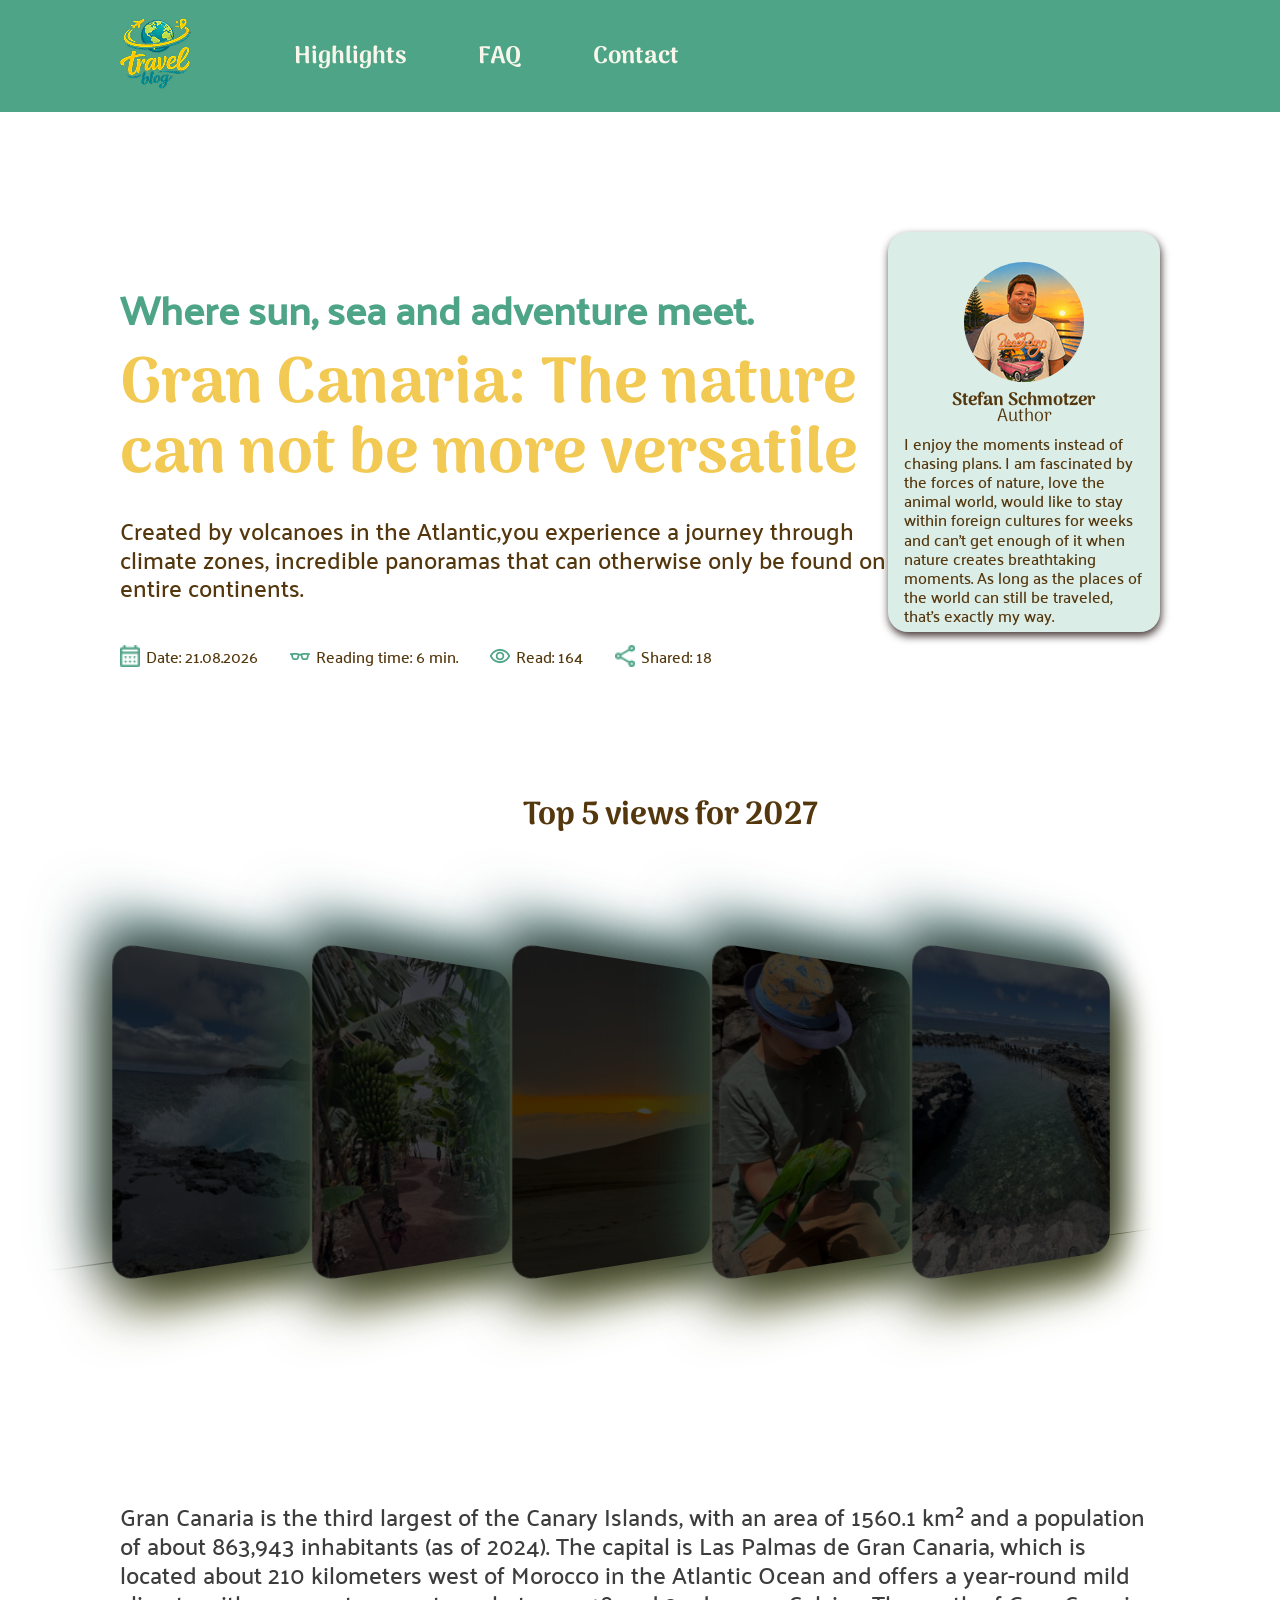
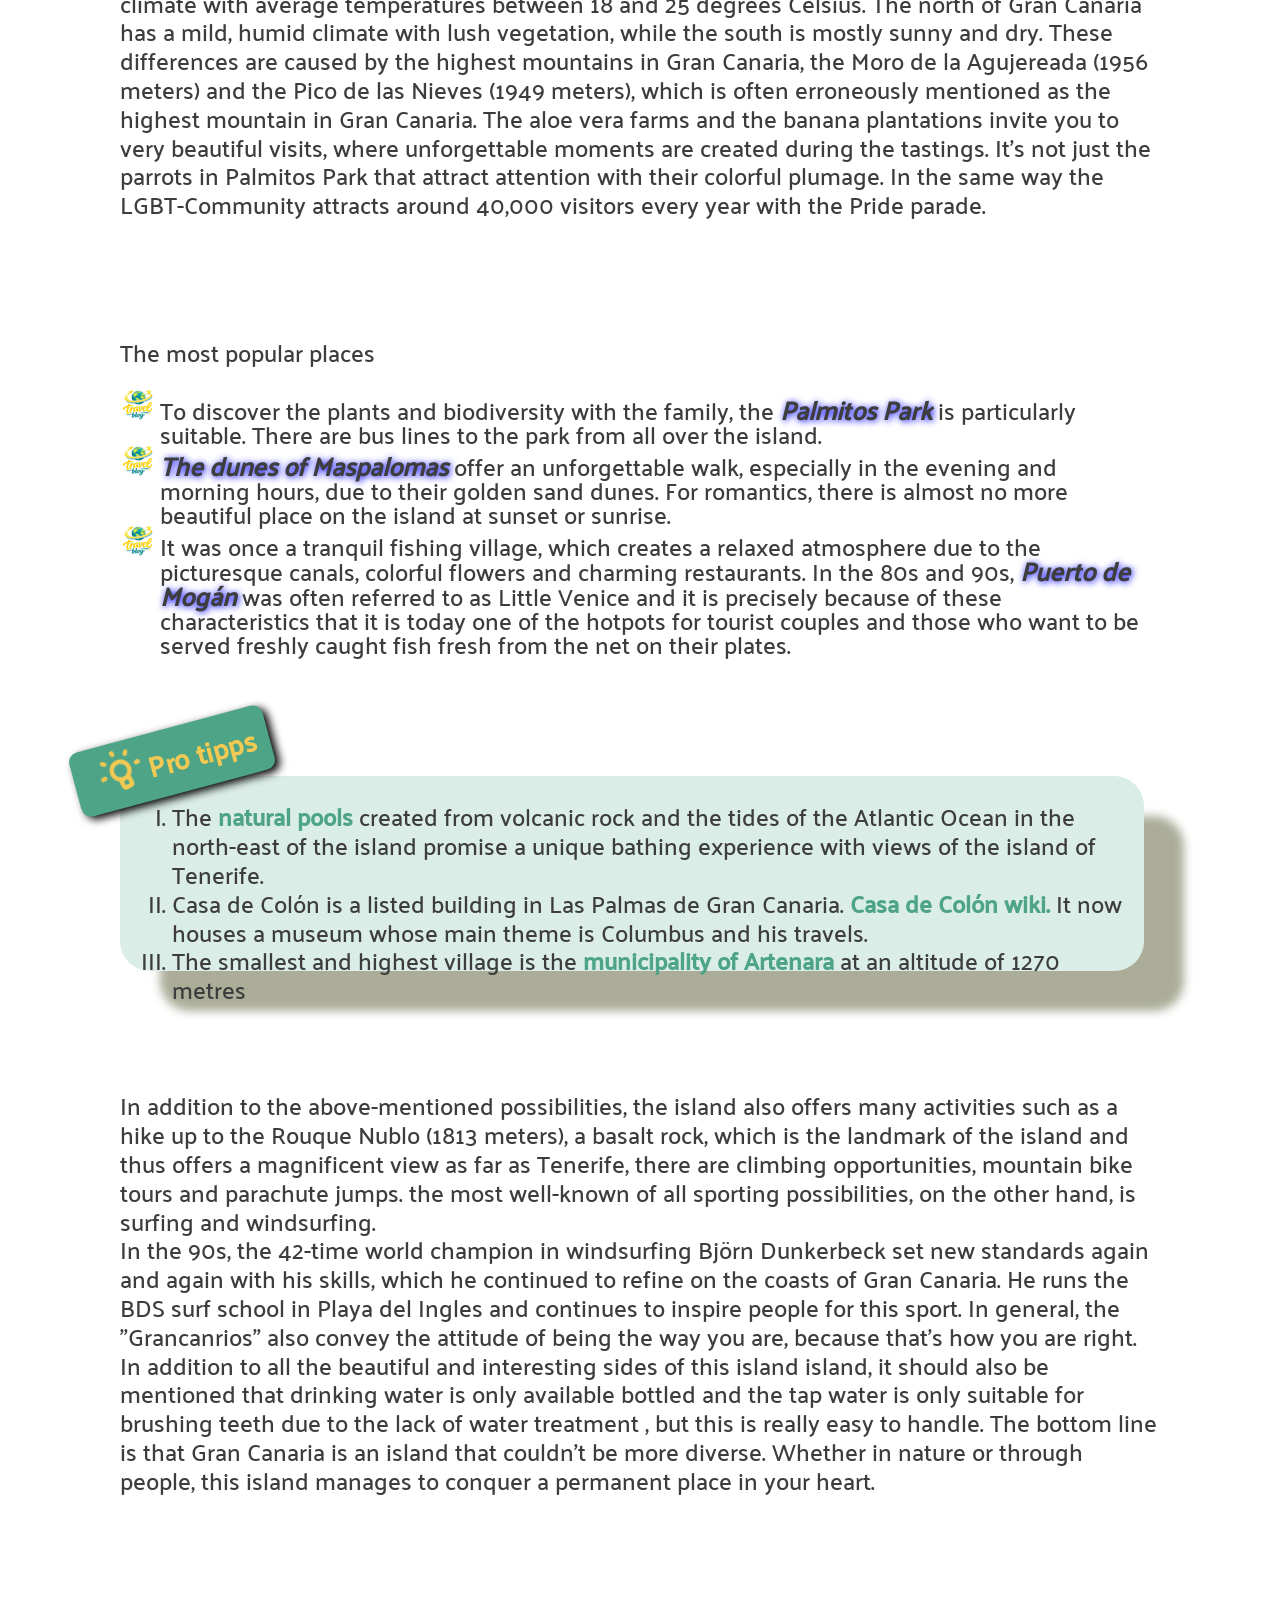
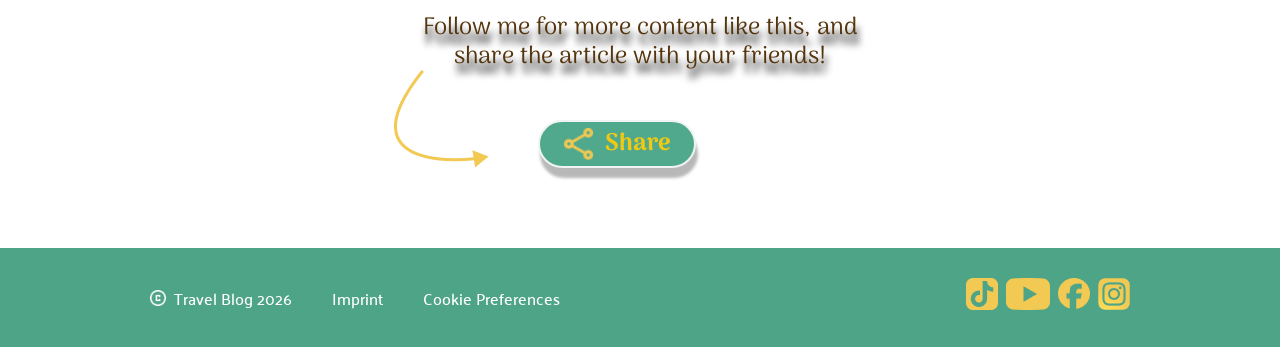
==== commit 76a80bfc: "own page structure center list" ====
--- a/canaria.html
+++ b/canaria.html
@@ -124,9 +124,8 @@
             </article>
         </div>
         <div>
-            <a class="center-list-headline">The most popular places on <span class="word-style">Gran
-                    Canaria</span></a>
-            <ol class="center-list">
+            <a class="center-list-headline">The most popular places</a>
+            <ul class="center-list">
                 <li>To discover the plants and biodiversity with the family,
                     the <span class="word-style"> Palmitos Park</span> is particularly suitable.
                     There are bus lines to the park from all over the island.
@@ -146,7 +145,7 @@
                     for tourist couples and those who want to be served freshly caught fish fresh from
                     the net on their plates.
                 </li>
-            </ol>
+            </ul>
         </div>
         <div class="tipps-section">
             <div class="pro-tipps">
--- a/canaria.css
+++ b/canaria.css
@@ -376,7 +376,7 @@
     font-style: italic;
     font-weight: bold;
     font-size: 1.6rem;
-    text-shadow: 0px 5px 10px #0000ff;
+    text-shadow: 1px 1px 7.5px #0000ff;
 }
 
 .center-list-headline {
@@ -384,11 +384,11 @@
     justify-content: flex-start;
     align-items: flex-start;
     width: 100%;
-    padding-left: 190px;
+    padding-left: 120px;
     padding-bottom: 25px;
     font-family: 'Palanquin';
     font-size: 1.5rem;
-    line-height: 120%;
+    line-height: 110%;
     color: #3d3d3d;
 }
 
@@ -398,14 +398,14 @@
     align-items: flex-start;
     flex-direction: column;
     width: 90%;
-    padding-left: 120px;
+    padding-left: 160px;
     padding-bottom: 120px;
+    list-style: url("./assets/icons/travel-icon-list.png");
     font-family: 'Palanquin';
     font-size: 1.5rem;
-    line-height: 120%;
+    line-height: 100%;
     color: #3d3d3d;
 }
-
 
 .tipps-section {
     width: 80%;
@@ -430,7 +430,7 @@
     box-shadow: 40px 40px 10px #4b502477;
     position: relative;
     z-index: 1;
-
+    list-style-type: upper-roman;
 }
 
 
@@ -753,7 +753,7 @@
 
     .word-style {
         font-size: 1rem;
-        text-shadow: 0px 5px 10px #2bff00;
+        text-shadow: 0px 1px 5px #2bff00;
     }
 
     .center-list-headline {
@@ -798,7 +798,7 @@
 
 
 
-    .follow-me {}
+   
 
     .follow-me-text {
         font-size: 1.125rem;
@@ -807,7 +807,6 @@
 
     .follow-me-action {
         width: 300px;
-        height: ;
     }
     .arrow {
         height: 90px;
@@ -816,9 +815,7 @@
     transform: translateX(100px);
     }
 
-    button.share-icon {
-
-    }
+    
 
 
 
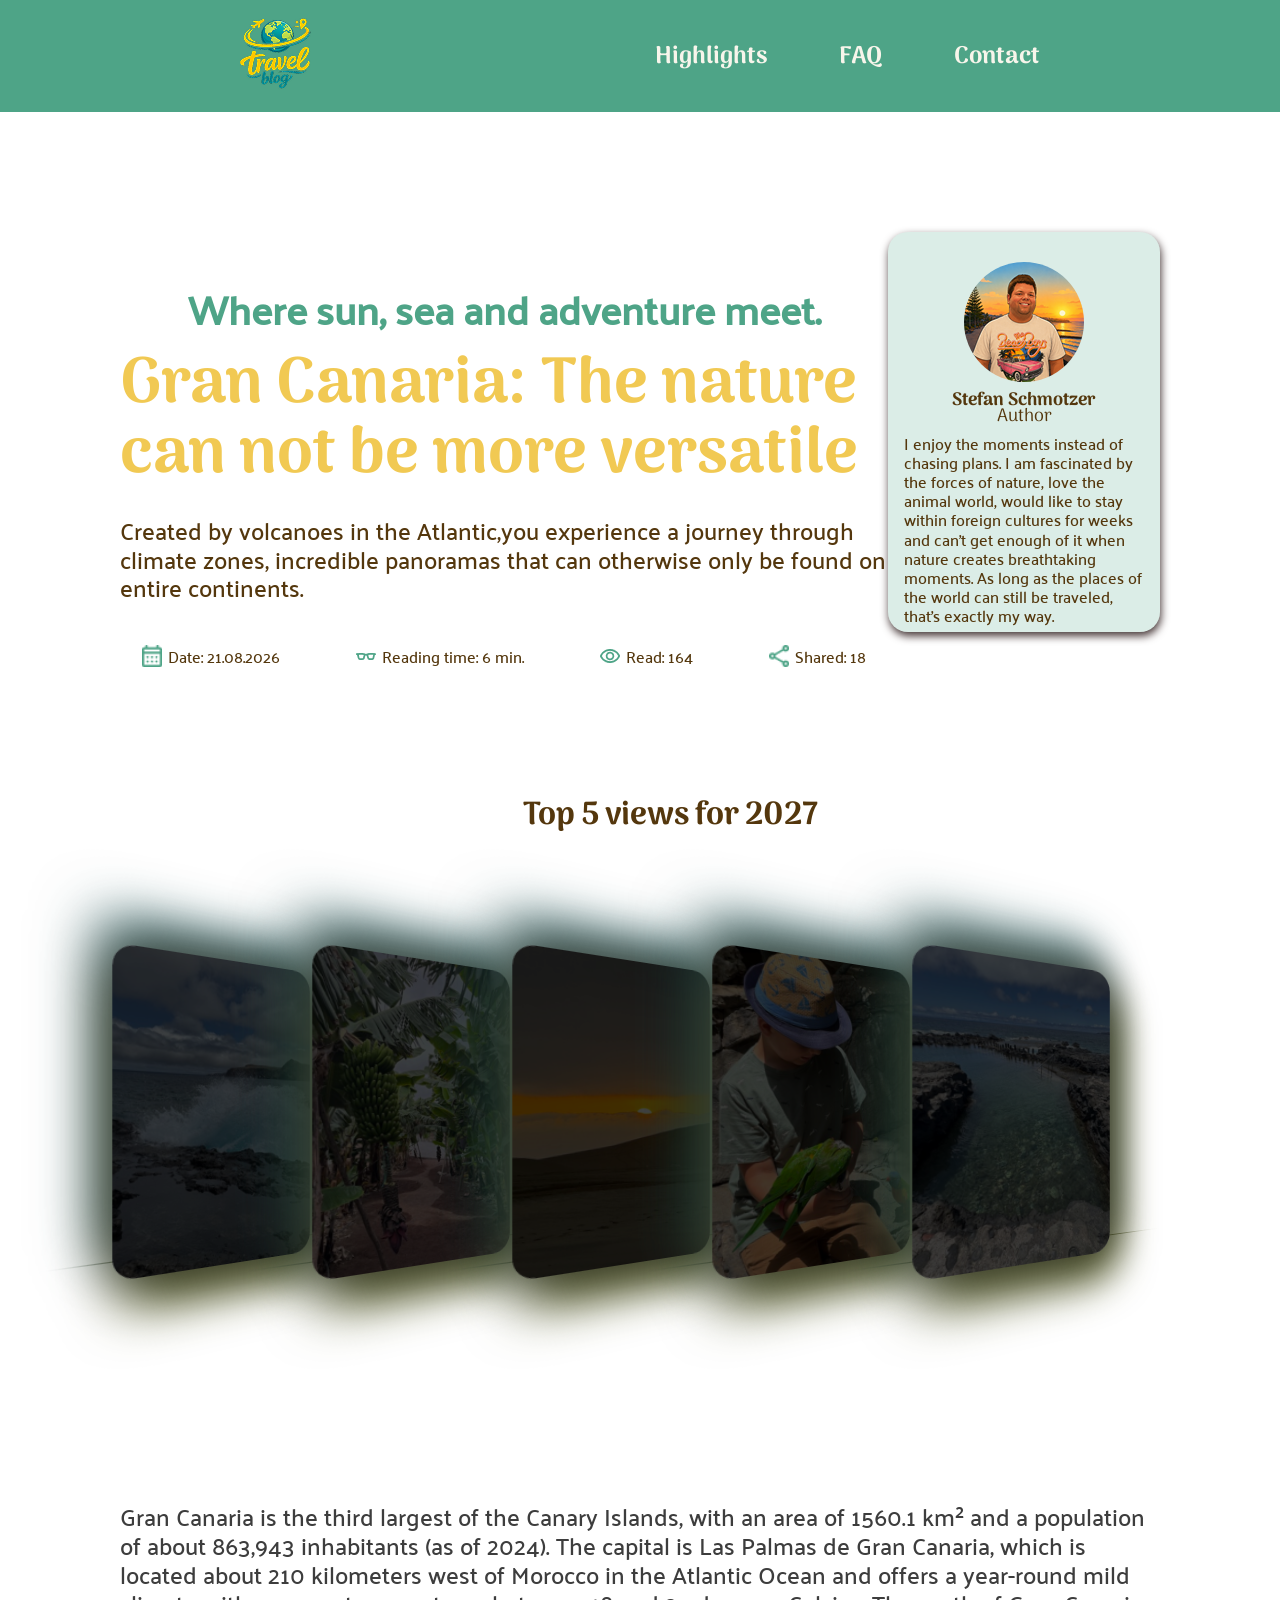
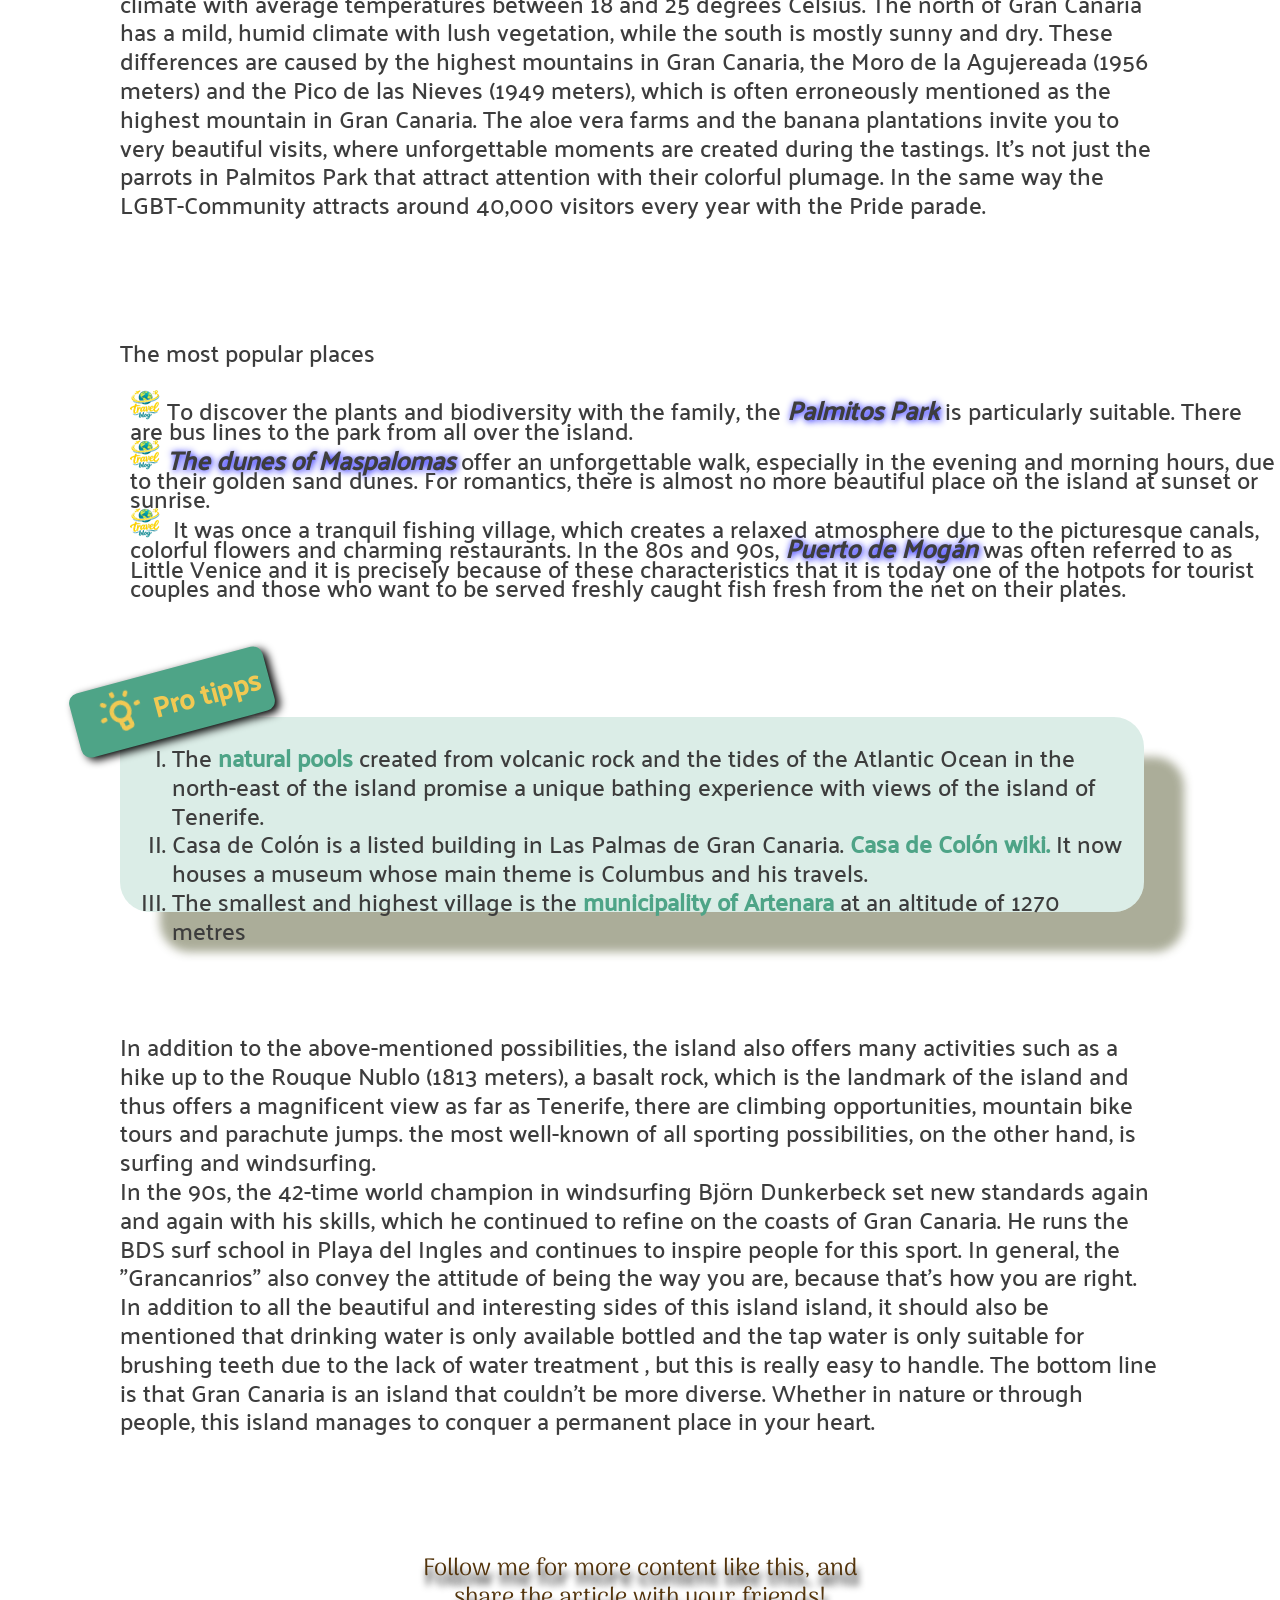
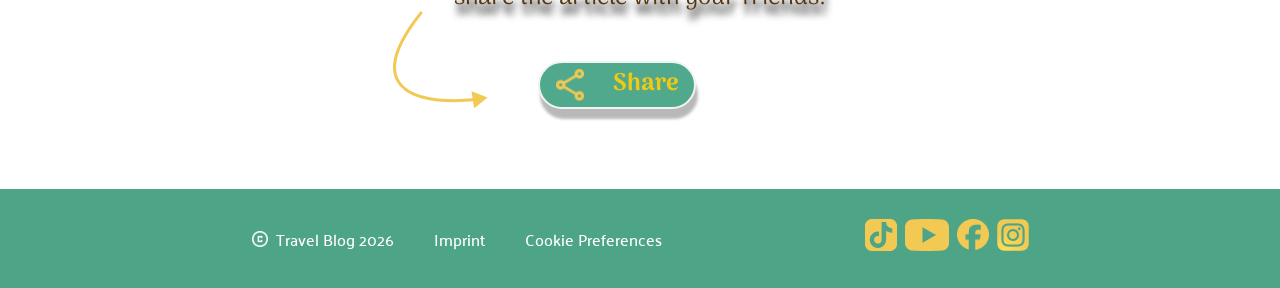
==== commit 51fc4d7d: "" ====
--- a/canaria.html
+++ b/canaria.html
@@ -208,7 +208,7 @@
                 Follow me for more content like this, and share the article with your friends!
             </a>
             <div class="follow-me-action">
-                <img src="./assets/icons/arrow.png" alt="" class="arrow">
+                <img src="./assets/icons/arrow.svg" alt="" class="arrow">
                 <path stroke="#f1c913" stroke-width="3"></path>
 
                 <button class="share-icon" type="button">
--- a/canaria.css
+++ b/canaria.css
@@ -32,16 +32,24 @@
 
 
 * {
-    margin: 0;
+    margin: 0 auto;
+    padding-left: 0px auto;
+    padding-right: 0px auto;
     box-sizing: border-box;
     scroll-behavior: smooth;
+    max-width: 1440px;
     text-decoration: none;
+    
 }
 
 html {
     font-size: 16px;
 }
 
+.landing-section {
+    width: 100%;
+    background-color: #4EA487;
+}
 .header-section {
     height: 112px;
     padding-left: 120px;
@@ -150,6 +158,7 @@
 
 .article-container {
     width: 100%;
+    max-width: 1440px;
     padding: 120px;
     padding-bottom: 0px;
 }
@@ -301,7 +310,6 @@
 
 
 .slider-gallery {
-
     padding: 120px;
 }
 
@@ -397,13 +405,14 @@
     justify-content: flex-start;
     align-items: flex-start;
     flex-direction: column;
-    width: 90%;
-    padding-left: 160px;
+    width: 100%;
+    padding-left: 130px;
     padding-bottom: 120px;
     list-style: url("./assets/icons/travel-icon-list.png");
+    list-style-position:inside;
     font-family: 'Palanquin';
     font-size: 1.5rem;
-    line-height: 100%;
+    line-height: 1.2rem;
     color: #3d3d3d;
 }
 
@@ -438,8 +447,10 @@
     display: flex;
     align-items: center;
     justify-content: center;
+    
     width: 200px;
     height: 66px;
+    padding: 10px;
     font-family: 'Palanquin';
     font-size: 1.75rem;
     font-weight: 700;
@@ -512,7 +523,8 @@
 .arrow {
     display: flex;
     padding-top: 0;
-    transform: translateY(-50px);
+    transform: translateY(-50px) translateX(-200px);
+
 }
 
 
@@ -641,8 +653,8 @@
 @media (min-width: 1441px) {
 
     body {
-        background-color: red;
-        display: block;
+        background-color: #ff000000;
+        
     }
 
 
@@ -664,42 +676,52 @@
 
 
 @media (max-width: 767px) {
-
-
+* {
+    margin: 0;
+    padding-left: 0px;
+    padding-right: 0px;
+    box-sizing: border-box;
+    scroll-behavior: smooth;
+    
+    text-decoration: none;
+    
+}
     .header-section {
-        justify-self: center;
+        justify-content: center;
         position: fixed;
-        width: 100%;
+        width: 768px;
         height: 80px;
         z-index: 10;
     }
-
     .header-information {
         display: none;
     }
 
 
 
+
+
     .article-container {
         width: 300px;
-        padding: 60px;
-        padding-left: 20px;
+        padding: 5px;
+        
     }
 
     .intro-container {
-        flex-direction: column;
+      
+        
     }
 
     h4 {
         font-size: 1.25rem;
         width: 280px;
-        line-height: 1.2;
+        line-height: 1.2rem;
     }
 
     h1 {
         font-size: 2.5rem;
         width: 280px;
-        line-height: 1;
+        line-height: 2.5rem;
     }
 
     .highlight-text {
@@ -719,6 +741,11 @@
     .author-card-mobile {
         padding-top: 20px;
 
+    }
+
+
+    .headline-image-slider {
+        transform: rotateY(0deg) translateX(0px);
     }
 
 
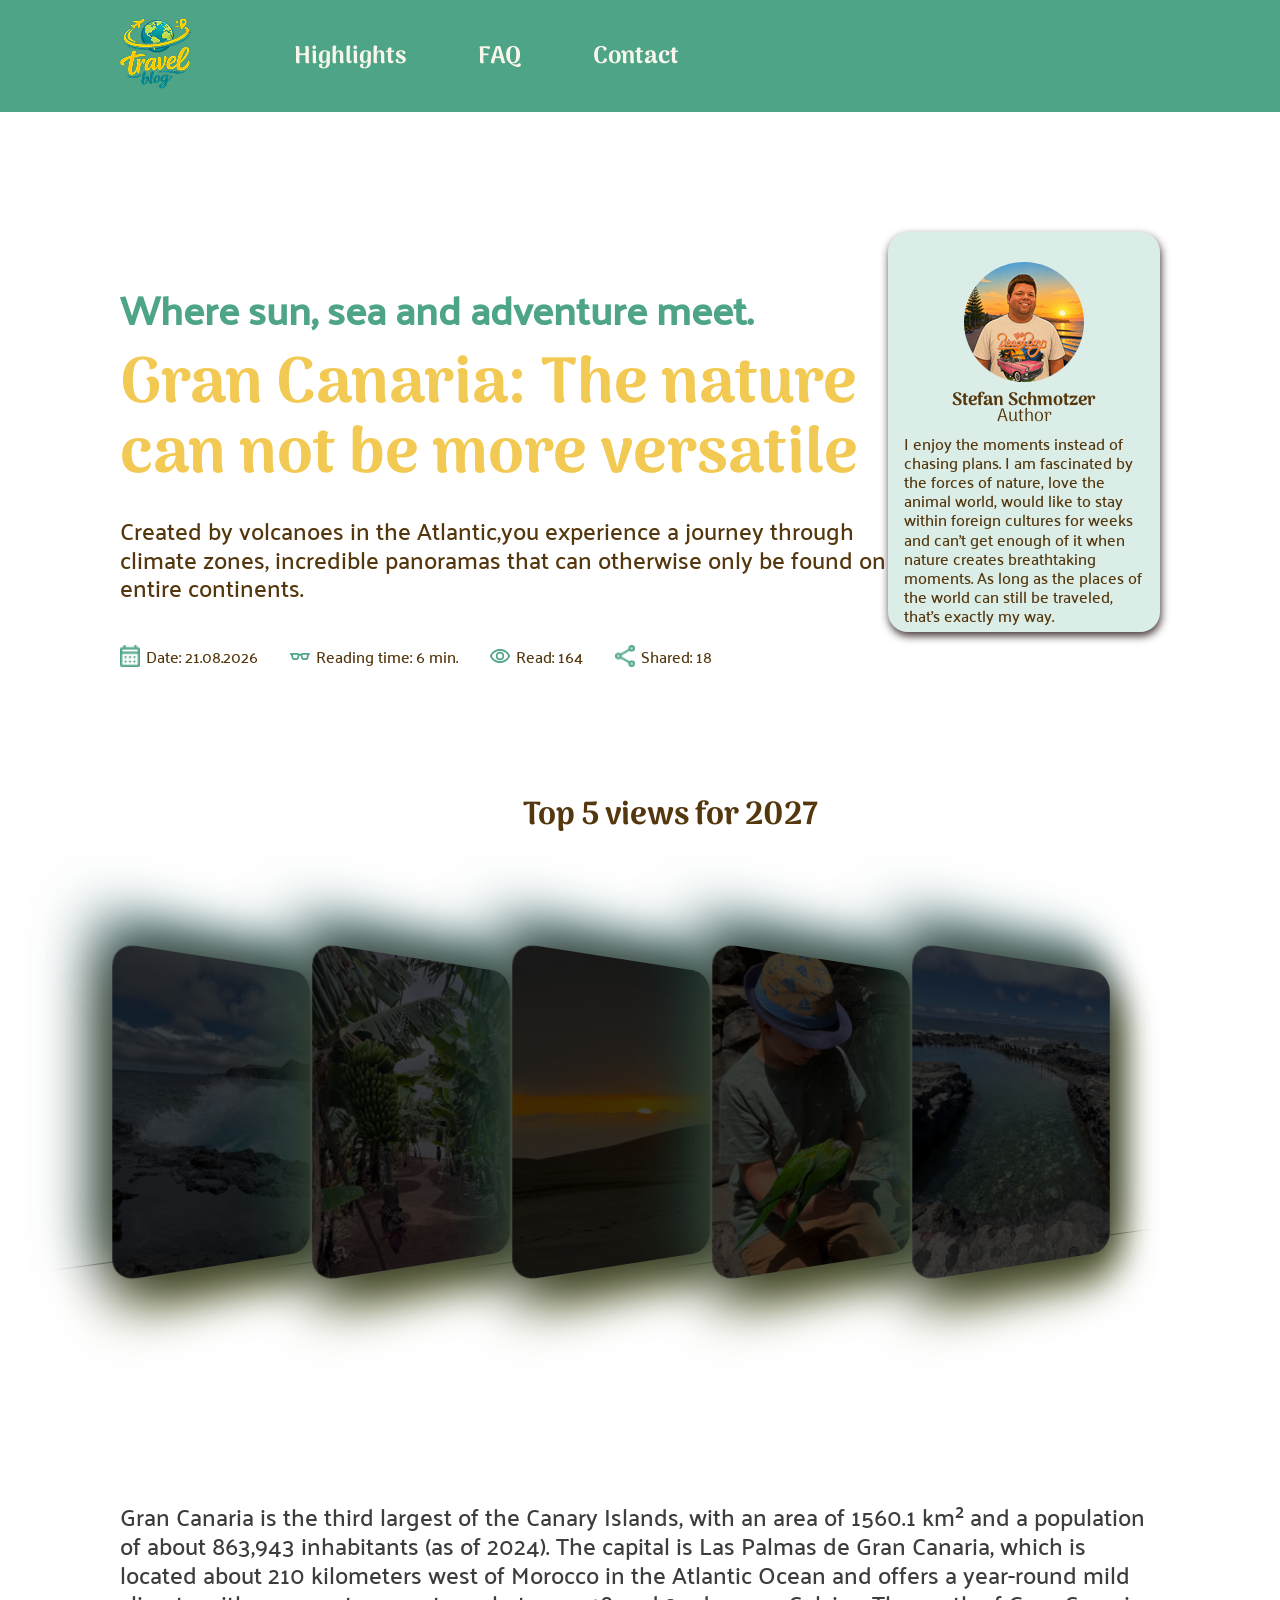
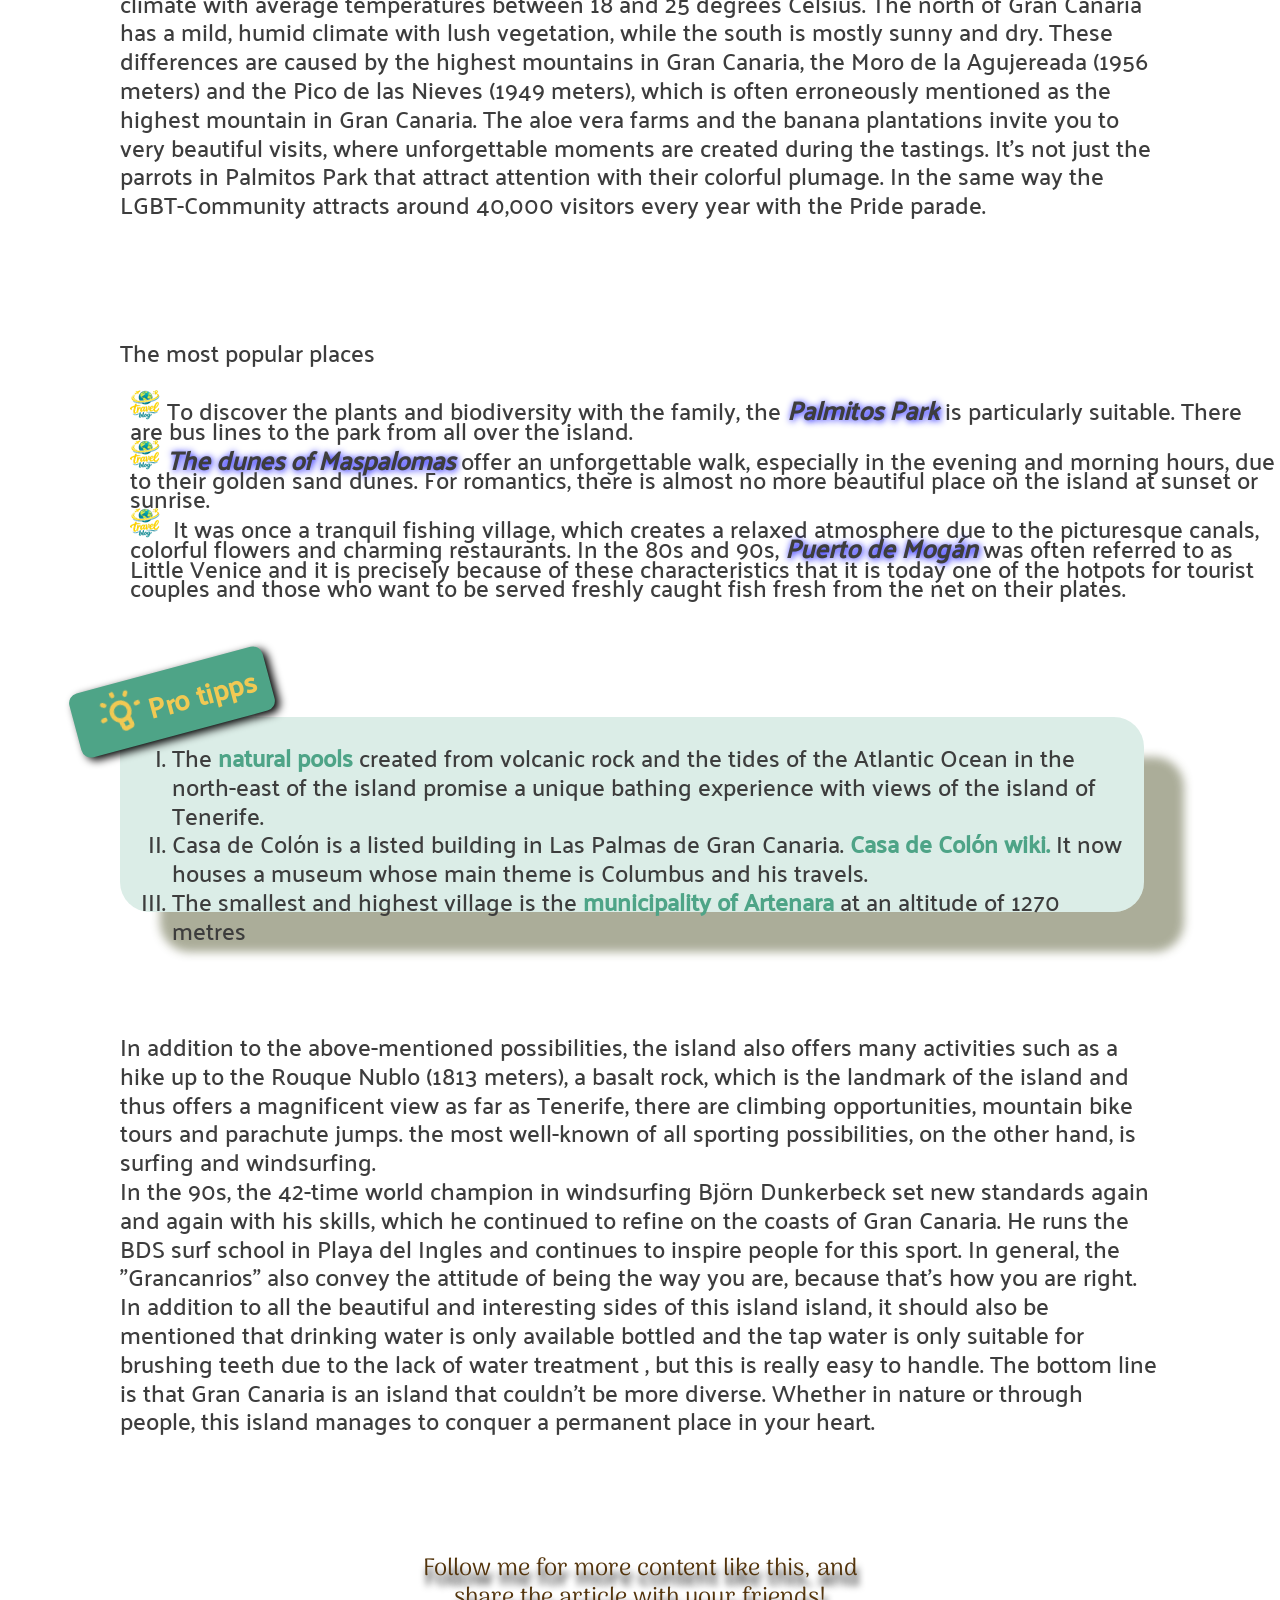
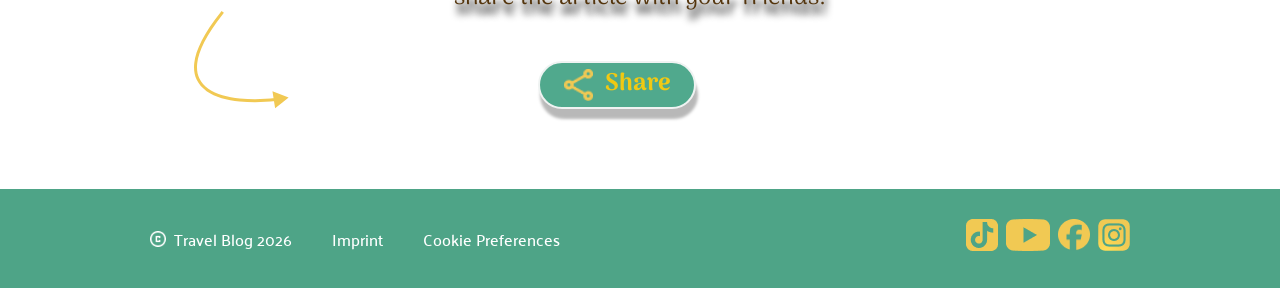
==== commit ed8a59bb: "own page litte fixes" ====
--- a/canaria.html
+++ b/canaria.html
@@ -98,9 +98,29 @@
                     alt="Boy sitting on a stone bench in Palmitos Park and feeding the parrots sitting on him">
                 <img class="headline-image-slider" src="./assets/images/canaria-lavapool.jpg"
                     alt="great view of a lava pool from Las Salinas de Agaete and in the background is the Atlantic Ocean">
-
-
             </section>
+            <section class="slider_a">
+                <input type="radio" name="slider" value="one" checked>
+                <input type="radio" name="slider" value="two">
+                <input type="radio" name="slider" value="three">
+                <input type="radio" name="slider" value="four">
+                <input type="radio" name="slider" value="five">
+
+                <div class="slider_a_wrapper">
+                    <img class="slider_a_element" class="element_one" src="./assets/images/canaria-waves.jpg"
+                    alt="Waves crash into lava rocks at the lava pools in Gran Canaria">
+                    <img class="slider_a_element" class="element_two" src="./assets/images/canaria-banana.jpg"
+                    alt="between banana palms on a banana plantation in Gran Canaria">
+                    <img class="slider_a_element" class="element_three" src="./assets/images/canaria-dunes.jpg"
+                    alt="Sunrise in the dunes of Maspalomas">
+                    <img class="slider_a_element" class="element_four" src="./assets/images/canaria-palmitos.jpg"
+                    alt="Boy sitting on a stone bench in Palmitos Park and feeding the parrots sitting on him">
+                    <img class="slider_a_element" class="element_five" src="./assets/images/canaria-lavapool.jpg"
+                    alt="great view of a lava pool from Las Salinas de Agaete and in the background is the Atlantic Ocean">
+                </div>
+            </section>
+
+
         </div>
 
         <div class="center-text">
@@ -255,6 +275,17 @@
             </div>
         </div>
     </footer>
+
+    
+    <div class="phone-footer">
+        <div class="phone-footer-img">
+            <img src="assets/icons/home-green.png" alt="home icon">
+            <img src="assets/icons/rocket-green.png" alt="rocket icon">
+            <img src="assets/icons/help-green.png" alt="help icon">
+            <img src="assets/icons/person-green.png" alt="person icon">
+        </div>
+    </div>
+
 </body>
 
 </html>
--- a/canaria.css
+++ b/canaria.css
@@ -32,14 +32,14 @@
 
 
 * {
-    margin: 0 auto;
-    padding-left: 0px auto;
-    padding-right: 0px auto;
+    margin: 0;
+    padding-left: 0px;
+    padding-right: 0px;
     box-sizing: border-box;
     scroll-behavior: smooth;
     max-width: 1440px;
     text-decoration: none;
-    
+
 }
 
 html {
@@ -50,6 +50,7 @@
     width: 100%;
     background-color: #4EA487;
 }
+
 .header-section {
     height: 112px;
     padding-left: 120px;
@@ -346,7 +347,7 @@
     transform-origin: 50% 50%;
     filter: brightness(25%);
 
-    transition: all 1s ease-in-out;
+    transition: all 0.5s ease-in-out;
 }
 
 .headline-image-slider:hover {
@@ -360,6 +361,14 @@
     filter: brightness(25%);
     transform: perspective(350px) rotateY(-20deg) translateX(20px);
 
+}
+
+.slider_a {
+    display: none;
+}
+
+.slider_a_wrapper {
+    display: none;
 }
 
 .center-text {
@@ -409,7 +418,7 @@
     padding-left: 130px;
     padding-bottom: 120px;
     list-style: url("./assets/icons/travel-icon-list.png");
-    list-style-position:inside;
+    list-style-position: inside;
     font-family: 'Palanquin';
     font-size: 1.5rem;
     line-height: 1.2rem;
@@ -447,7 +456,7 @@
     display: flex;
     align-items: center;
     justify-content: center;
-    
+
     width: 200px;
     height: 66px;
     padding: 10px;
@@ -648,89 +657,112 @@
     width: 44px;
 }
 
-
+.phone-footer {
+    background-color: #F1C953;
+    display: flex;
+    justify-content: center;
+    height: 88px;
+    width: 100%;
+    display: none;
+}
+
+.phone-footer-img {
+    display: flex;
+    align-items: center;
+    justify-content: center;
+    justify-content: space-evenly;
+    width: 100%;
+}
+
+.phone-footer-img img {
+    height: 40px;
+    width: 40px;
+}
 
 @media (min-width: 1441px) {
+
+    * {
+        margin: 0 auto;
+        padding-left: 0px auto;
+        padding-right: 0px auto;
+        box-sizing: border-box;
+        scroll-behavior: smooth;
+        max-width: 1440px;
+        text-decoration: none;
+    }
 
     body {
         background-color: #ff000000;
-        
-    }
-
-
+    }
+
+    .phone-footer {
+        background-color: #F1C953;
+        display: flex;
+        justify-content: center;
+        height: 88px;
+        width: 100%;
+        display: none;
+    }
+
+    .phone-footer-img {
+        display: flex;
+        align-items: center;
+        justify-content: center;
+        justify-content: space-evenly;
+        width: 100%;
+    }
+
+    .phone-footer-img img {
+        height: 40px;
+        width: 40px;
+    }
 
 }
 
 @media (max-width: 1228px) {
-    .list-tipps {
-        height: 330px;
-    }
-
-    .last-text {
-        padding-top: 200px;
-    }
-}
-
-
-
-
-
-@media (max-width: 767px) {
-* {
-    margin: 0;
-    padding-left: 0px;
-    padding-right: 0px;
-    box-sizing: border-box;
-    scroll-behavior: smooth;
-    
-    text-decoration: none;
-    
-}
-    .header-section {
-        justify-content: center;
-        position: fixed;
-        width: 768px;
-        height: 80px;
-        z-index: 10;
-    }
-    .header-information {
-        display: none;
-    }
-
-
-
-
+    * {
+        margin: 0;
+        padding-left: 0px;
+        padding-right: 0px;
+        box-sizing: border-box;
+        scroll-behavior: smooth;
+        text-decoration: none;
+    }
 
     .article-container {
-        width: 300px;
-        padding: 5px;
-        
+        width: 300px auto;
+        padding: 60px;
+        padding-top: 0px;
+        flex-direction: column;
     }
 
     .intro-container {
-      
-        
+        flex-direction: column;
     }
 
     h4 {
-        font-size: 1.25rem;
-        width: 280px;
-        line-height: 1.2rem;
+        width: 280px auto;
     }
 
     h1 {
-        font-size: 2.5rem;
-        width: 280px;
-        line-height: 2.5rem;
+        width: 280px auto;
     }
 
     .highlight-text {
-        font-size: 1.125rem;
-        width: 280px;
+        width: 280px auto;
     }
 
     .article-left {
         flex-direction: column;
+    }
+
+    .article-meta {
+        display: flex;
+        flex-wrap: wrap;
+        gap: 16px;
+        padding-top: 24px;
+        padding-bottom: 24px;
+        justify-content: center;
     }
 
     .meta-item {
@@ -738,31 +770,33 @@
         flex-direction: row;
     }
 
-    .author-card-mobile {
-        padding-top: 20px;
-
-    }
-
+    .author-card {
+        justify-self: center;
+    }
 
     .headline-image-slider {
         transform: rotateY(0deg) translateX(0px);
     }
 
-
     .slider-gallery {
+        width: 768px auto;
         padding-left: 20px;
+        padding-right: 20px;
     }
 
     .headline-slider {
         font-size: 1.25rem;
         width: 300px;
         padding-bottom: 25px;
+        align-items: center;
     }
 
     .section-image {
-        padding: 20px;
-
-
+        padding: 60px;
+    }
+
+    .slider-gallery {
+        justify-self: center;
     }
 
     .headline-image-slider {
@@ -770,35 +804,106 @@
         height: 195px;
     }
 
-
+    .section-image {
+        display: none;
+    }
+
+    .slider_a {
+        position: relative;
+        width: 280px;
+        height: 450px;
+        gap: 5px;
+        display: flex;
+        justify-content: center;
+        align-items: flex-end;
+        overflow: hidden;
+    }
+
+    .slider_a input {
+        z-index: 2;
+    }
+
+    .slider_a input[type="radio"] {
+        appearance: none;
+        width: 28px;
+        height: 28px;
+        border-radius: 50%;
+        background: #6aecba42;
+        cursor: pointer;
+    }
+
+    .slider_a input[type="radio"]:checked {
+        background: #F1C953;
+        border-color: #00cedd;
+        width: 40px;
+        height: 28px;
+        border-radius: 20px;
+    }
+
+    .slider_a_wrapper {
+        z-index: 1;
+        width: 500%;
+        height: 100%;
+        position: absolute;
+        display: flex;
+        transition: all 0.5s ease-in-out;
+    }
+
+    .slider_a_element {
+        width: calc(100% / 5);
+        height: 100%;
+        border-radius: 20px;
+    }
+
+    .slider_a input[value="one"]:checked~.slider_a_wrapper {
+        transform: translateX(calc(560px));
+    }
+
+    .slider_a input[value="two"]:checked~.slider_a_wrapper {
+        transform: translateX(calc(280px));
+    }
+
+    .slider_a input[value="three"]:checked~.slider_a_wrapper {
+        transform: translateX(calc(0));
+    }
+
+    .slider_a input[value="four"]:checked~.slider_a_wrapper {
+        transform: translateX(calc(-280px));
+    }
+
+    .slider_a input[value="five"]:checked~.slider_a_wrapper {
+        transform: translateX(calc(-560px));
+    }
 
     .center-text {
-        width: 300px;
-        font-size: 1rem;
-        padding: 20px;
+        width: 300px auto;
+        padding: 60px;
     }
 
     .word-style {
-        font-size: 1rem;
         text-shadow: 0px 1px 5px #2bff00;
     }
 
     .center-list-headline {
-        padding-left: 20px;
-        font-size: 1rem;
+        padding-left: 60px;
+        padding-right: 60px;
     }
 
     .center-list {
-        padding-left: 35px;
-        width: 280px;
-        font-size: 1rem;
+        padding-left: 65px;
+        padding-right: 65px;
+        width: 300px auto;
+    }
+
+    .tipps-section {
+        margin-left: 15px;
+        display: flex;
     }
 
     .list-tipps {
-        height: 330px;
-        width: 280px;
-        padding: 25px;
-        font-size: 1rem;
+        height: 350px;
+        width: 768px;
+        padding: 120px auto;
     }
 
     .pro-tipps {
@@ -807,64 +912,52 @@
         transform: rotate(-15deg);
     }
 
-    .list-tipps a {
-        font-size: 1rem;
-    }
-
-
-
-
-
     .last-text {
-        font-size: 1rem;
+        width: 300px auto;
+        padding: 60px;
+        padding-top: 250px;
+    }
+
+    .follow-me {
         width: 300px;
-        padding: 20px;
-        padding-top: 200px;
-
-    }
-
-
-
-   
+        margin-bottom: 120PX;
+        padding-right: 10px;
+        padding-left: 10px;
+    }
 
     .follow-me-text {
-        font-size: 1.125rem;
         width: 300px;
     }
 
     .follow-me-action {
-        width: 300px;
-    }
+        width: 300px auto;
+    }
+
     .arrow {
-        height: 90px;
-        width: 30px;
-    transform: translateY(0px);
-    transform: translateX(100px);
-    }
-
-    
-
-
-
-
-
-
-
+        width: 40px;
+        transform: translateY(0px);
+        transform: translateX(60px);
+    }
+
+    button.share-icon {
+        transform: translateY(0px);
+        transform: translateX(-40px);
+    }
 
     .footer {
         height: 134px;
         margin-bottom: 88px;
         padding: 0px;
-        padding-left: 5px;
-        padding-right: 5px;
+        padding-left: 20px;
+        padding-right: 20px;
         line-height: 1;
-        font-size: 0.8rem;
     }
 
     .footer-container {
-        width: 375px;
+        width: 300px auto;
         height: 134px;
         padding-left: 0px;
+        padding-right: 0px;
         margin-bottom: 88px;
     }
 
@@ -887,7 +980,6 @@
         flex-direction: column;
     }
 
-
     .footer-left>div:last-child {
         display: flex;
         gap: 0px;
@@ -905,8 +997,329 @@
     .footer-right img[alt="Youtube"] {
         width: 33px;
     }
-
-}
-
-
-@media (max-width: 319px) {}+}
+
+@media (max-width: 767px) {
+    * {
+        margin: 0;
+        padding-left: 0px;
+        padding-right: 0px;
+        box-sizing: border-box;
+        scroll-behavior: smooth;
+        text-decoration: none;
+    }
+
+    .landing-section {
+        width: 320px aut;
+    }
+
+    .header-section {
+        justify-self: center;
+        position: fixed;
+        padding-left: 50%;
+        padding-right: 50%;
+        width: 320px auto;
+        height: 80px;
+        z-index: 10;
+    }
+
+    .header-information {
+        display: none;
+    }
+
+    .article-container {
+        width: 300px auto;
+        padding: 20px;
+        padding-top: 80px;
+        flex-direction: column;
+    }
+
+    .intro-container {
+        flex-direction: column;
+    }
+
+    h4 {
+        font-size: 1.25rem;
+        width: 280px auto;
+        line-height: 1.2rem;
+    }
+
+    h1 {
+        font-size: 2.5rem;
+        width: 280px auto;
+        line-height: 2.5rem;
+    }
+
+    .highlight-text {
+        font-size: 1.125rem;
+        width: 280px auto;
+    }
+
+    .article-left {
+        flex-direction: column;
+    }
+
+    .article-meta {
+        display: flex;
+        flex-wrap: wrap;
+        gap: 1px;
+        padding-top: 12px;
+        padding-bottom: 12px;
+        justify-content: center;
+    }
+
+    .meta-item {
+        width: 280px;
+        flex-direction: row;
+    }
+
+    .author-card {
+        justify-self: center;
+    }
+
+    .headline-image-slider {
+        transform: rotateY(0deg) translateX(0px);
+    }
+
+    .slider-gallery {
+        width: 300px auto;
+        padding-left: 20px;
+        padding-right: 20px;
+    }
+
+    .headline-slider {
+        font-size: 1.25rem;
+        width: 300px;
+        padding-bottom: 25px;
+        align-items: center;
+    }
+
+    .section-image {
+        padding: 20px;
+    }
+
+    .slider-gallery {
+        justify-self: center;
+    }
+
+    .headline-image-slider {
+        width: 130px;
+        height: 195px;
+    }
+
+    .section-image {
+        display: none;
+    }
+
+    .slider_a {
+        position: relative;
+        width: 280px;
+        height: 450px;
+        gap: 5px;
+        display: flex;
+        justify-content: center;
+        align-items: flex-end;
+        overflow: hidden;
+    }
+
+    .slider_a input {
+        z-index: 2;
+    }
+
+    .slider_a input[type="radio"] {
+        appearance: none;
+        width: 28px;
+        height: 28px;
+        border-radius: 50%;
+        background: #6aecba42;
+        cursor: pointer;
+    }
+
+    .slider_a input[type="radio"]:checked {
+        background: #F1C953;
+        border-color: #00cedd;
+        width: 40px;
+        height: 28px;
+        border-radius: 20px;
+    }
+
+    .slider_a_wrapper {
+        z-index: 1;
+        width: 500%;
+        height: 100%;
+        position: absolute;
+        display: flex;
+        transition: all 0.5s ease-in-out;
+    }
+
+    .slider_a_element {
+        width: calc(100% / 5);
+        height: 100%;
+        border-radius: 20px;
+    }
+
+    .slider_a input[value="one"]:checked~.slider_a_wrapper {
+        transform: translateX(calc(560px));
+    }
+
+    .slider_a input[value="two"]:checked~.slider_a_wrapper {
+        transform: translateX(calc(280px));
+    }
+
+    .slider_a input[value="three"]:checked~.slider_a_wrapper {
+        transform: translateX(calc(0));
+    }
+
+    .slider_a input[value="four"]:checked~.slider_a_wrapper {
+        transform: translateX(calc(-280px));
+    }
+
+    .slider_a input[value="five"]:checked~.slider_a_wrapper {
+        transform: translateX(calc(-560px));
+    }
+
+    .center-text {
+        width: 300px auto;
+        font-size: 1rem;
+        padding: 20px;
+    }
+
+    .word-style {
+        font-size: 1rem;
+        text-shadow: 0px 1px 5px #2bff00;
+    }
+
+    .center-list-headline {
+        padding-left: 20px;
+        padding-right: 20px;
+        font-size: 1rem;
+    }
+
+    .center-list {
+        padding-left: 25px;
+        padding-right: 25px;
+        width: 300px auto;
+        font-size: 1rem;
+    }
+
+    .tipps-section {
+        margin-left: 15px;
+        display: flex;
+    }
+
+    .list-tipps {
+        height: 400px;
+        width: 280px;
+        padding: 25px auto;
+        font-size: 1rem;
+    }
+
+    .pro-tipps {
+        left: -5px;
+        top: -70px;
+        transform: rotate(-15deg);
+    }
+
+    .list-tipps a {
+        font-size: 1rem;
+    }
+
+    .last-text {
+        font-size: 1rem;
+        width: 300px auto;
+        padding: 20px;
+        padding-top: 250px;
+    }
+
+    .follow-me {
+        width: 300px;
+        margin-bottom: 120PX;
+        padding-right: 10px;
+        padding-left: 10px;
+    }
+
+    .follow-me-text {
+        font-size: 1.125rem;
+        width: 300px;
+    }
+
+    .follow-me-action {
+        width: 300px auto;
+    }
+
+    .arrow {
+        width: 40px;
+        transform: translateY(0px);
+        transform: translateX(60px);
+    }
+
+    button.share-icon {
+        transform: translateY(0px);
+        transform: translateX(-40px);
+    }
+
+    .footer {
+        height: 134px;
+        margin-bottom: 88px;
+        padding: 0px;
+        padding-left: 20px;
+        padding-right: 20px;
+        line-height: 1;
+        font-size: 0.8rem;
+    }
+
+    .footer-container {
+        width: 300px auto;
+        height: 134px;
+        padding-left: 0px;
+        padding-right: 0px;
+        margin-bottom: 88px;
+    }
+
+    .footer-left {
+        flex-direction: column-reverse;
+        width: 147px;
+        height: 134px;
+        gap: 5px;
+        padding-left: 0px;
+        justify-content: center;
+    }
+
+    .copyright {
+        gap: 0px;
+        flex-direction: row;
+    }
+
+    .footer-left-cookie {
+        display: flex;
+        flex-direction: column;
+    }
+
+    .footer-left>div:last-child {
+        display: flex;
+        gap: 0px;
+    }
+
+    .footer-right {
+        gap: 6px;
+    }
+
+    .footer-right img {
+        width: 24px;
+        height: 24px;
+    }
+
+    .footer-right img[alt="Youtube"] {
+        width: 33px;
+    }
+
+    .phone-footer {
+        display: flex;
+        position: fixed;
+        width: 320px auto;
+        left: 0;
+        bottom: 0;
+        z-index: 1000;
+    }
+
+}
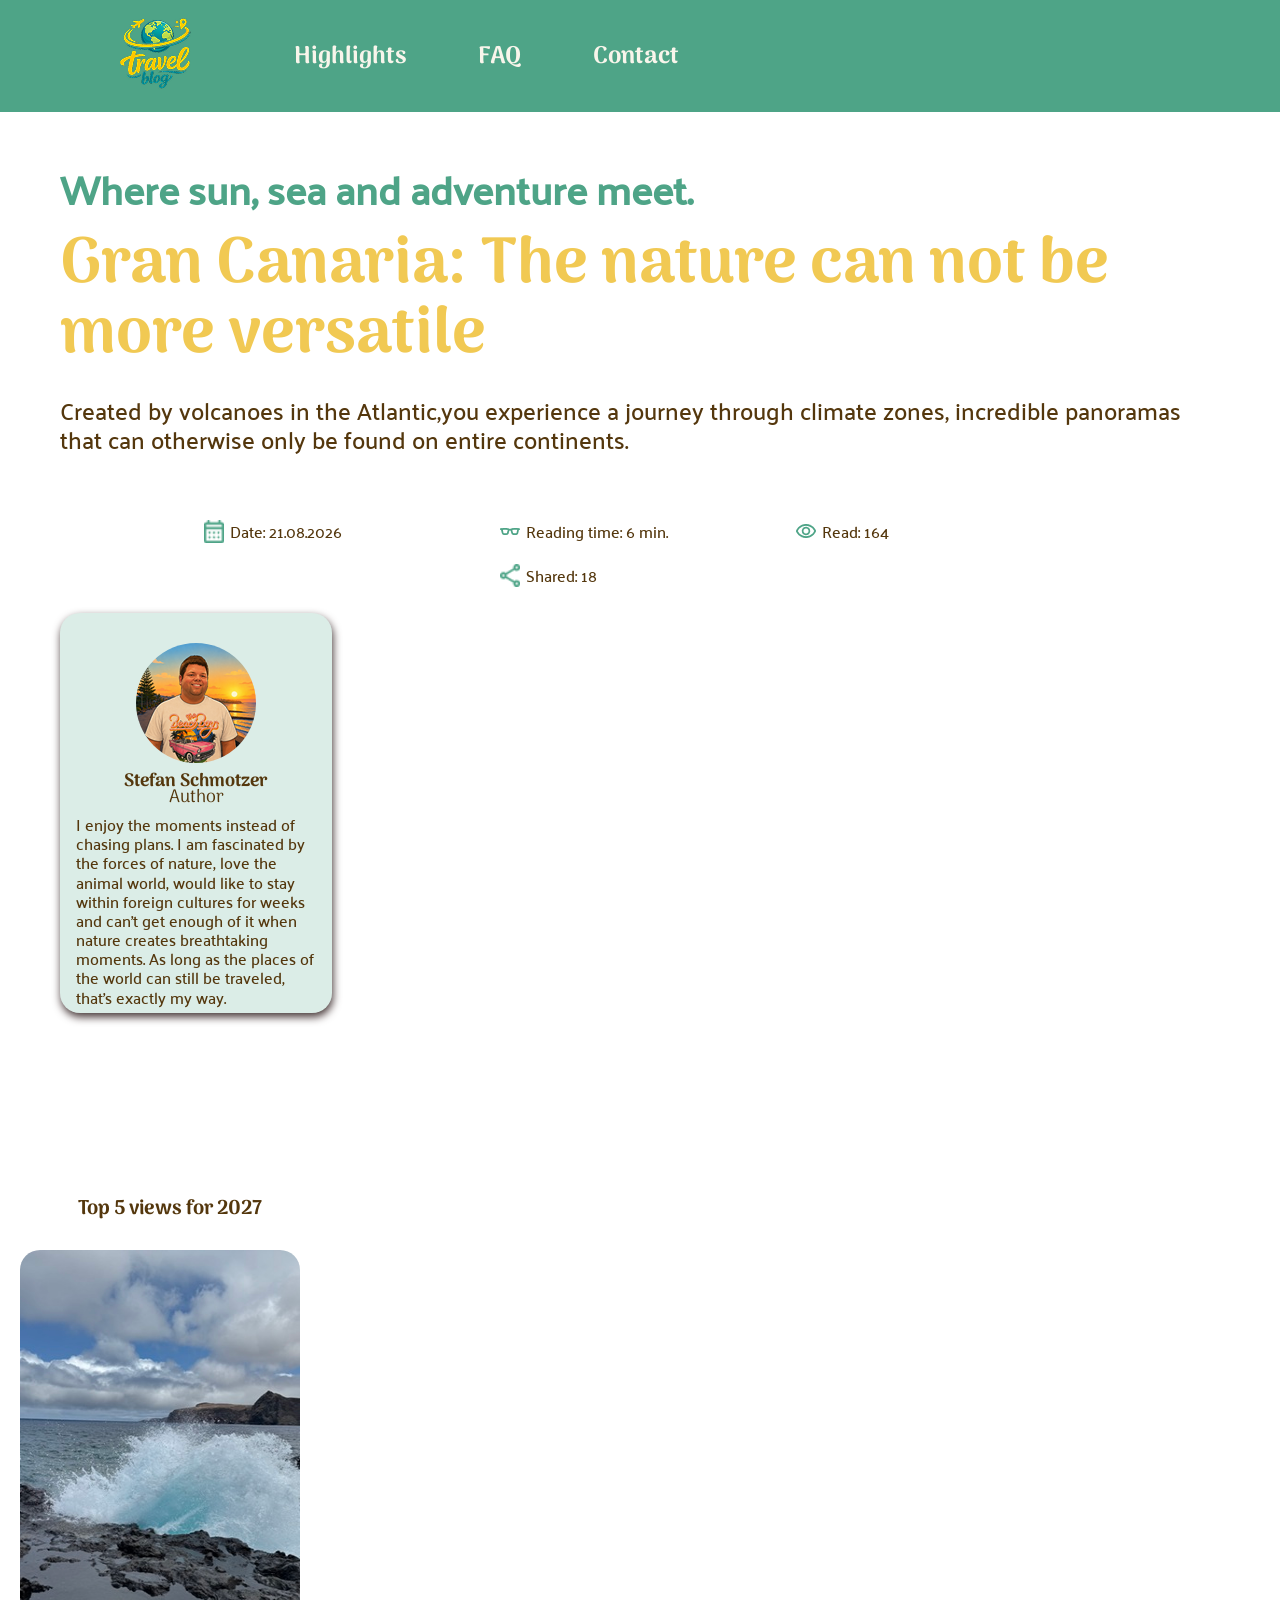
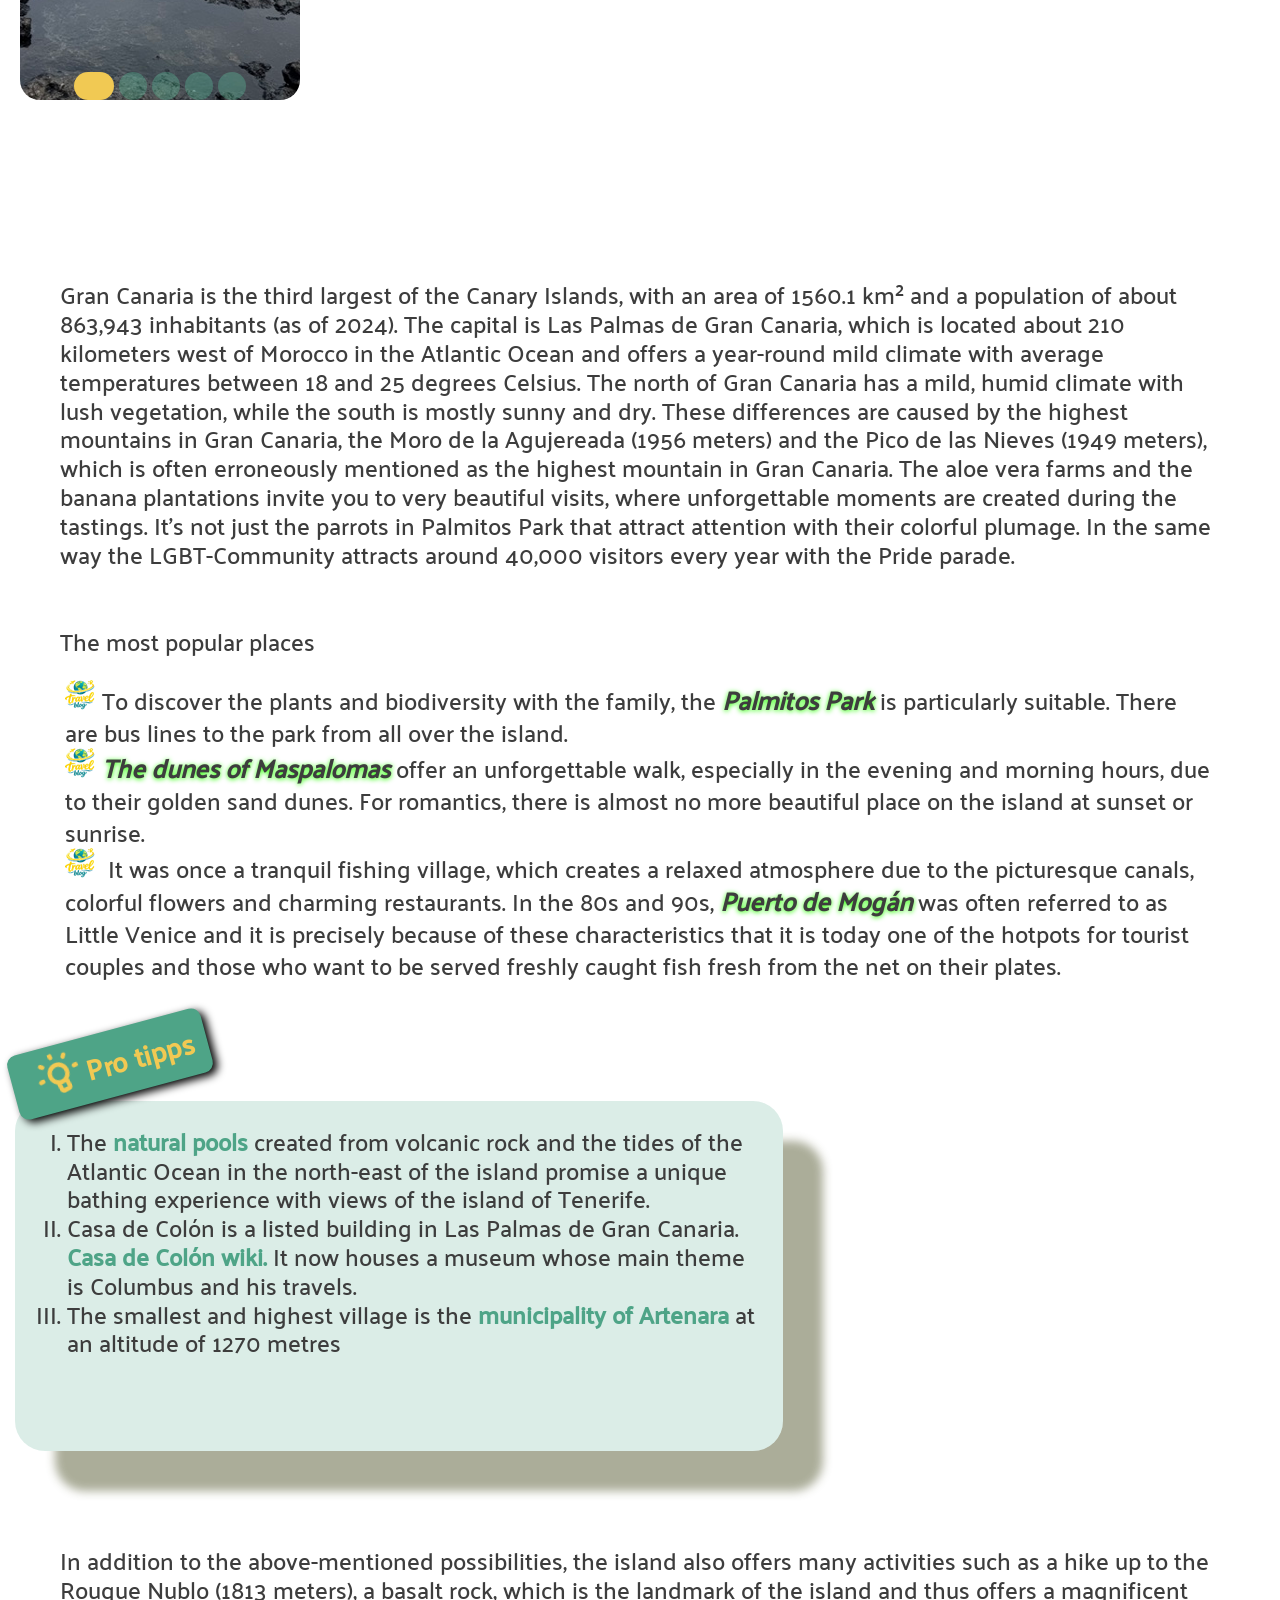
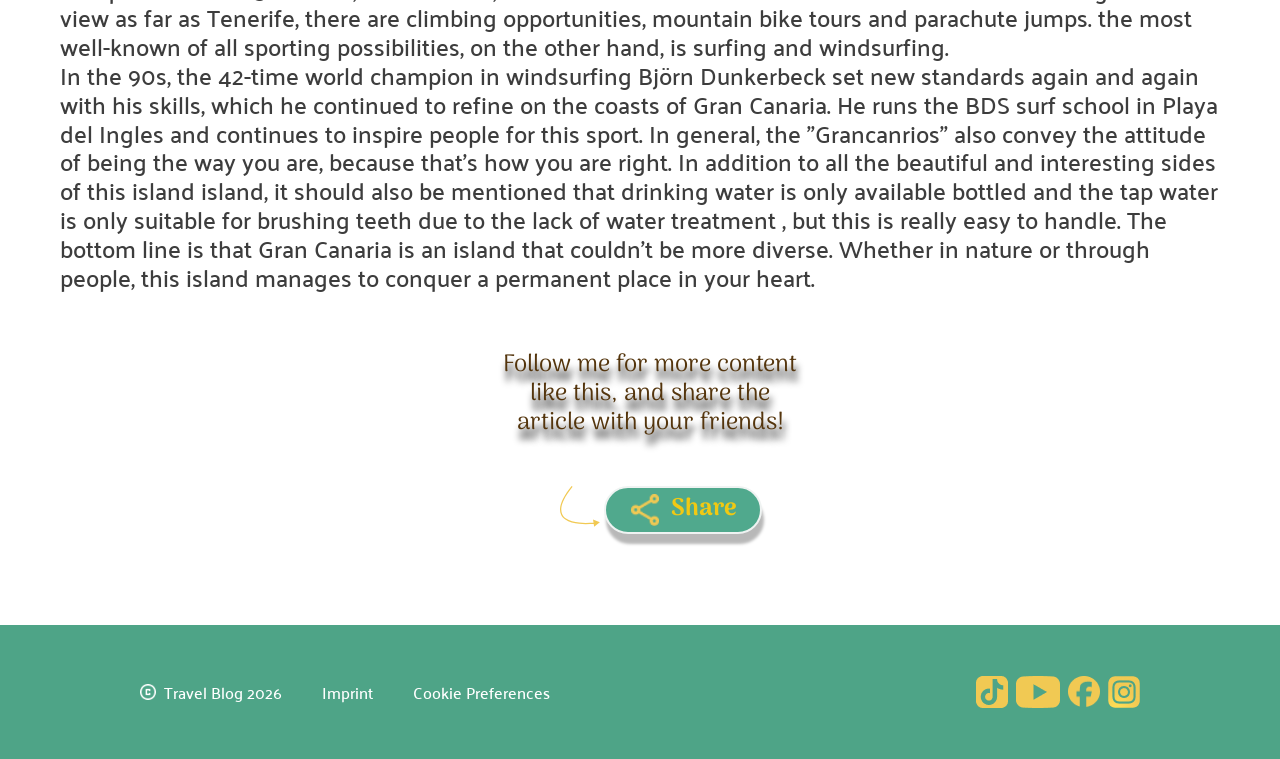
==== commit 8054b0eb: "Canaria Header links complete" ====
--- a/canaria.html
+++ b/canaria.html
@@ -19,9 +19,9 @@
                 </div>
                 <div class="header-information">
                     <div class="header-text">
-                        <a class="header-one" href="#highlight">Highlights</a>
-                        <a class="header-two" href="#faq">FAQ</a>
-                        <a class="header-three" href="#contact">Contact</a>
+                        <a class="header-one" href="./index.html#highlight">Highlights</a>
+                        <a class="header-two" href="./index.html#faq">FAQ</a>
+                        <a class="header-three" href="./index.html#contact">Contact</a>
                     </div>
                 </div>
             </div>
--- a/canaria.css
+++ b/canaria.css
@@ -33,22 +33,14 @@
 
 * {
     margin: 0;
-    padding-left: 0px;
-    padding-right: 0px;
     box-sizing: border-box;
     scroll-behavior: smooth;
-    max-width: 1440px;
     text-decoration: none;
 
 }
 
 html {
     font-size: 16px;
-}
-
-.landing-section {
-    width: 100%;
-    background-color: #4EA487;
 }
 
 .header-section {
@@ -124,6 +116,7 @@
 .header-text a:visited {
     color: #F1C953;
 }
+
 
 .highlight-section {
     display: flex;
@@ -421,7 +414,7 @@
     list-style-position: inside;
     font-family: 'Palanquin';
     font-size: 1.5rem;
-    line-height: 1.2rem;
+    line-height: 2rem;
     color: #3d3d3d;
 }
 
@@ -680,46 +673,27 @@
 }
 
 @media (min-width: 1441px) {
-
-    * {
-        margin: 0 auto;
-        padding-left: 0px auto;
-        padding-right: 0px auto;
-        box-sizing: border-box;
-        scroll-behavior: smooth;
-        max-width: 1440px;
-        text-decoration: none;
-    }
-
-    body {
-        background-color: #ff000000;
-    }
-
-    .phone-footer {
-        background-color: #F1C953;
-        display: flex;
-        justify-content: center;
-        height: 88px;
-        width: 100%;
-        display: none;
-    }
-
-    .phone-footer-img {
-        display: flex;
-        align-items: center;
-        justify-content: center;
-        justify-content: space-evenly;
-        width: 100%;
-    }
-
-    .phone-footer-img img {
-        height: 40px;
-        width: 40px;
-    }
-
-}
-
-@media (max-width: 1228px) {
+    .header-section {
+        padding-left: max(120px, calc(50% - 1440px));
+        padding-right: max(120px, calc(50% - 1440px));
+    }
+
+    .article-container {
+        padding-left: max(120px, calc(50% - 1440px));
+        padding-right: max(120px, calc(50% - 1440px));
+    }
+
+    .center-list {
+        padding-left: max(120px, calc(50% - 1440px));
+        padding-right: max(120px, calc(50% - 1440px));
+    }
+
+
+
+
+}
+
+@media (max-width: 1294px) {
     * {
         margin: 0;
         padding-left: 0px;
@@ -946,57 +920,16 @@
 
     .footer {
         height: 134px;
-        margin-bottom: 88px;
         padding: 0px;
         padding-left: 20px;
         padding-right: 20px;
         line-height: 1;
-    }
-
-    .footer-container {
-        width: 300px auto;
-        height: 134px;
-        padding-left: 0px;
-        padding-right: 0px;
-        margin-bottom: 88px;
-    }
-
-    .footer-left {
-        flex-direction: column-reverse;
-        width: 147px;
-        height: 134px;
-        gap: 5px;
-        padding-left: 0px;
-        justify-content: center;
-    }
-
-    .copyright {
-        gap: 0px;
-        flex-direction: row;
-    }
-
-    .footer-left-cookie {
         display: flex;
-        flex-direction: column;
-    }
-
-    .footer-left>div:last-child {
-        display: flex;
-        gap: 0px;
-    }
-
-    .footer-right {
-        gap: 6px;
-    }
-
-    .footer-right img {
-        width: 24px;
-        height: 24px;
-    }
-
-    .footer-right img[alt="Youtube"] {
-        width: 33px;
-    }
+        justify-items: space-between;
+    }
+
+
+    
 }
 
 @media (max-width: 767px) {
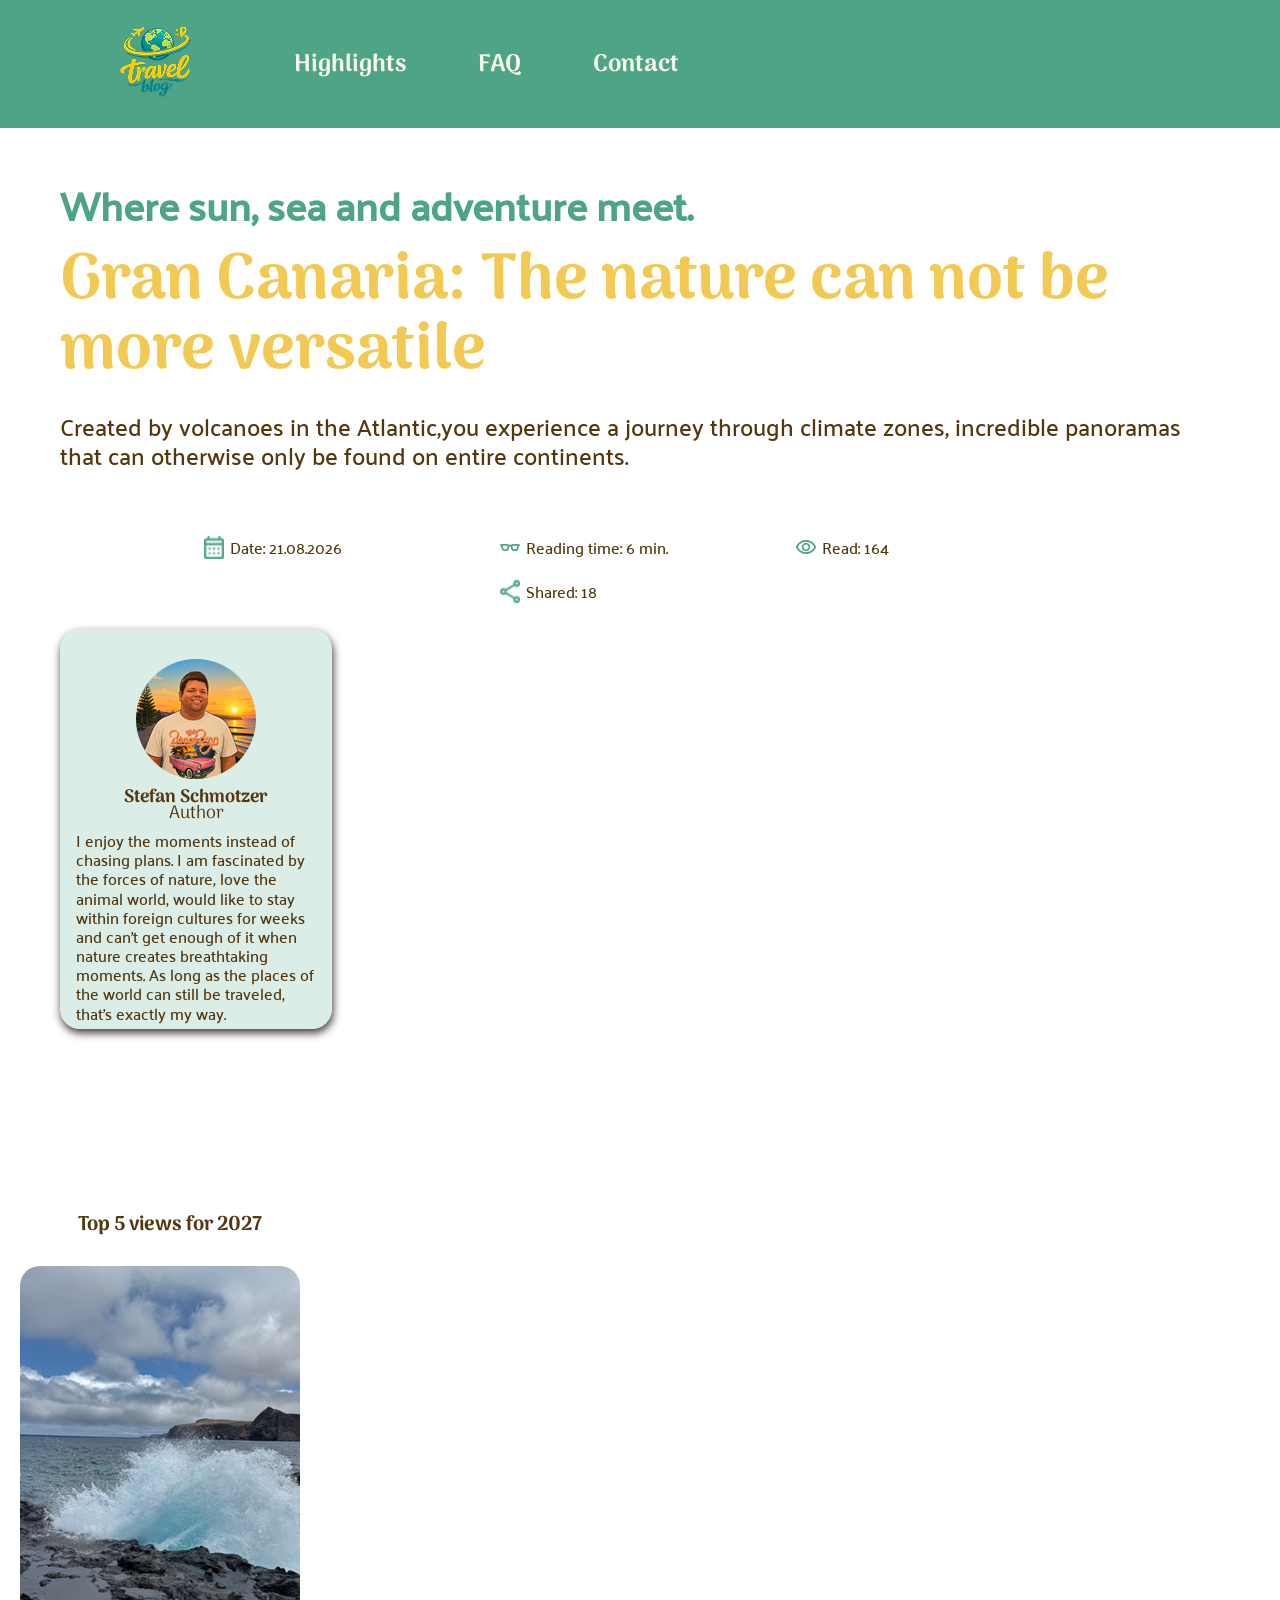
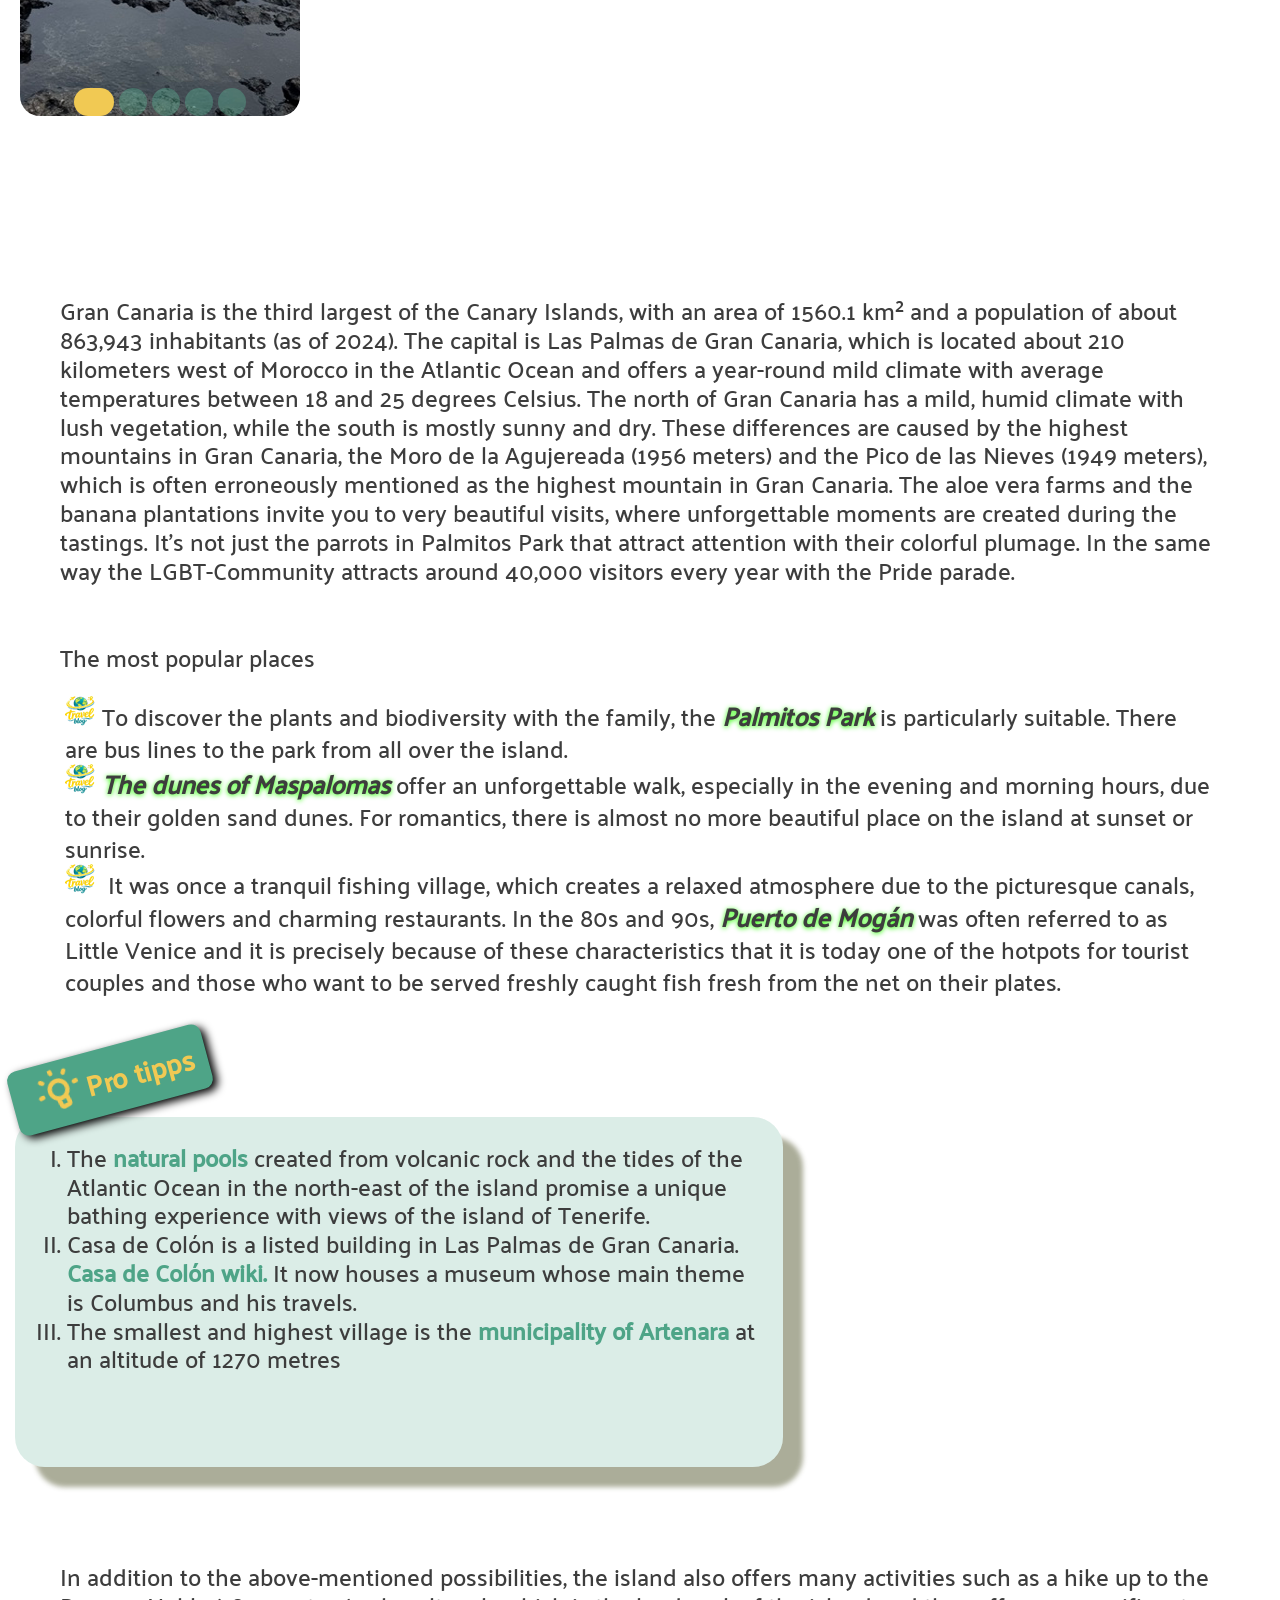
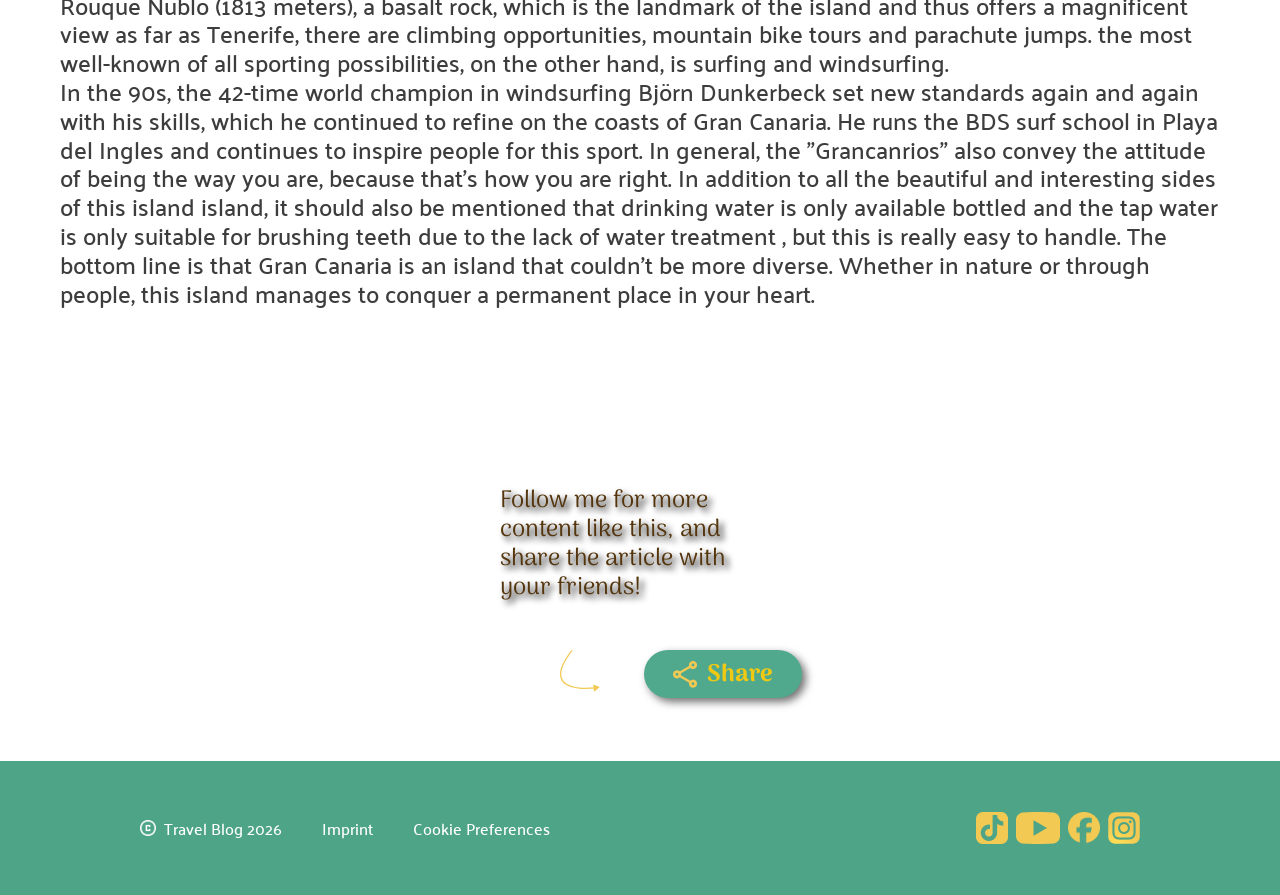
==== commit 2ef70784: "canaria 1440 fit + share complete" ====
--- a/canaria.html
+++ b/canaria.html
@@ -108,15 +108,15 @@
 
                 <div class="slider_a_wrapper">
                     <img class="slider_a_element" class="element_one" src="./assets/images/canaria-waves.jpg"
-                    alt="Waves crash into lava rocks at the lava pools in Gran Canaria">
+                        alt="Waves crash into lava rocks at the lava pools in Gran Canaria">
                     <img class="slider_a_element" class="element_two" src="./assets/images/canaria-banana.jpg"
-                    alt="between banana palms on a banana plantation in Gran Canaria">
+                        alt="between banana palms on a banana plantation in Gran Canaria">
                     <img class="slider_a_element" class="element_three" src="./assets/images/canaria-dunes.jpg"
-                    alt="Sunrise in the dunes of Maspalomas">
+                        alt="Sunrise in the dunes of Maspalomas">
                     <img class="slider_a_element" class="element_four" src="./assets/images/canaria-palmitos.jpg"
-                    alt="Boy sitting on a stone bench in Palmitos Park and feeding the parrots sitting on him">
+                        alt="Boy sitting on a stone bench in Palmitos Park and feeding the parrots sitting on him">
                     <img class="slider_a_element" class="element_five" src="./assets/images/canaria-lavapool.jpg"
-                    alt="great view of a lava pool from Las Salinas de Agaete and in the background is the Atlantic Ocean">
+                        alt="great view of a lava pool from Las Salinas de Agaete and in the background is the Atlantic Ocean">
                 </div>
             </section>
 
@@ -229,15 +229,20 @@
             </a>
             <div class="follow-me-action">
                 <img src="./assets/icons/arrow.svg" alt="" class="arrow">
-                <path stroke="#f1c913" stroke-width="3"></path>
-
-                <button class="share-icon" type="button">
-                    <img src="./assets/icons/share.png" alt="share" class="share-icon">
-                    <span>Share</span>
-
-                </button>
-
-
+                <div class="share-container">
+                    <input type="checkbox" id="share-toggle">
+                    <div class="share" >
+                        <img src="./assets/icons/share.png" alt="share" class="share-icon">
+                        <label for="share-toggle">Share</label>
+                    </div>
+                    <div class="share-options">
+                        <img src="./assets/icons/share_green.svg" alt="" class="share-green">
+                        <div class="share-links">
+                            <a href="https://www.linkedin.com/" target="_blank">LinkedIn</a>
+                            <a href="https://www.whatsapp.com/" target="_blank">WhatsApp</a>
+                        </div>
+                    </div>
+                </div>
             </div>
 
         </section>
@@ -276,7 +281,7 @@
         </div>
     </footer>
 
-    
+
     <div class="phone-footer">
         <div class="phone-footer-img">
             <img src="assets/icons/home-green.png" alt="home icon">
--- a/canaria.css
+++ b/canaria.css
@@ -44,7 +44,7 @@
 }
 
 .header-section {
-    height: 112px;
+    height: 128px;
     padding-left: 120px;
     padding-right: 120px;
     display: flex;
@@ -408,7 +408,8 @@
     align-items: flex-start;
     flex-direction: column;
     width: 100%;
-    padding-left: 130px;
+    padding-left: 125px;
+    padding-right: 120px;
     padding-bottom: 120px;
     list-style: url("./assets/icons/travel-icon-list.png");
     list-style-position: inside;
@@ -438,7 +439,7 @@
     margin: 0;
     padding: 26px 16px 24px 52px;
     border-radius: 30px;
-    box-shadow: 40px 40px 10px #4b502477;
+    box-shadow: 20px 20px 5px #4b502477;
     position: relative;
     z-index: 1;
     list-style-type: upper-roman;
@@ -493,24 +494,20 @@
 }
 
 .follow-me {
-    Display: flex;
-    flex-direction: column;
     width: 493px;
     height: 154px;
     margin: 120px auto 80px;
-    margin-top: 0px;
     position: relative;
 }
 
 .follow-me-text {
-    display: flex;
     width: 463px;
     margin: 0 auto;
-    font-family: "Arima", cursive;
-    font-size: 1.5rem;
-    font-weight: 500;
+    font-family: "Arima";
+    text-shadow: 4px 4px 6px #000000;
+    font-size: 24px;
+    font-weight:400;
     line-height: 120%;
-    text-shadow: 2px 10px 7.5px #000000;
     text-align: center;
     color: #54350d;
 }
@@ -525,61 +522,114 @@
 .arrow {
     display: flex;
     padding-top: 0;
-    transform: translateY(-50px) translateX(-200px);
-
-}
-
-
-
-
-
-button.share-icon {
-    position: absolute;
+    transform: translateY(-50px) translateX(00);
+}
+
+.share {
     width: 158px;
     height: 48px;
-    left: 144px;
-    top: 0;
-    border: 2px solid #eff3f2;
-    border-radius: 48px;
     border-radius: 40px;
+    font-family: "Arima";
+    font-size: 24px;
+    font-weight: 700;
+    color: #f1c913;
     background-color: #50a98d;
-    box-shadow: 2px 10px 3px rgba(0, 0, 0, .28), 0 0 0px #39d7ff;
+    box-shadow: 4px 4px 8px #0000008f;
     display: flex;
     align-items: center;
     justify-content: center;
     gap: 10px;
-    cursor: pointer;
-    transition: all 260ms ease;
-}
-
-button.share-icon:hover {
-    background: #50a98d;
-    box-shadow: 2px 10px 3px rgba(0, 0, 0, 0.678), 0 0 0px #39d7ff;
-    transition: all 260ms ease;
-}
-
-button.share-icon img {
+}
+
+.share-icon img {
     width: 32px;
     height: 32px;
     object-fit: contain;
 }
 
-
-button.share-icon span {
+.share-icon:hover {
+    background: #50a98d;
+    transition: all 260ms ease;
+    cursor: pointer;
+}
+
+.share:hover {
+    background: #50a98d;
+    box-shadow: 4px 4px 12px #000000;
+    transition: all 260ms ease;
+    cursor: pointer;
+}
+
+.share-icon label:hover {
+    cursor: pointer;
+}
+
+.share-icon label {
+    display: flex;
+    align-items: center;
     font-family: "Arima";
     font-size: 24px;
     font-weight: 700;
     line-height: 120%;
     color: #f1c913;
     letter-spacing: 5%;
-}
-
-
+    cursor: pointer;
+}
+
+#share-toggle {
+    display: none;
+}
+
+.share-options a {
+    color: #4ea487;
+    text-decoration: underline;
+    font-family: "Arima";
+    font-size: 18px;
+    font-weight: 600;
+    line-height: 120%;
+    letter-spacing: 5%;
+}
+
+.share-container {
+    position: absolute;
+    left: 144px;
+    top: 0;
+}
+
+.share-options {
+    display: none;
+    align-items: center;
+    gap: 8px;
+    margin-top: 0;
+    position: absolute;
+    left: 168px;
+    top: 0;
+}
+
+#share-toggle:checked~.share-options {
+    display: flex;
+}
+
+.share-green {
+    width: 32px;
+    height: 32px;
+    object-fit: contain;
+    flex-shrink: 0;
+}
+
+.share-links {
+    display: flex;
+    flex-direction: column;
+    justify-content: center;
+    gap: 0;
+    width: 92px;
+}
 
 .footer {
     background-color: #4EA487;
+    height: 88px;
     width: 100%;
-    padding: 30px;
+    padding-top: 30px;
     margin-top: auto;
     font-family: 'Palanquin';
     font-weight: 400;
